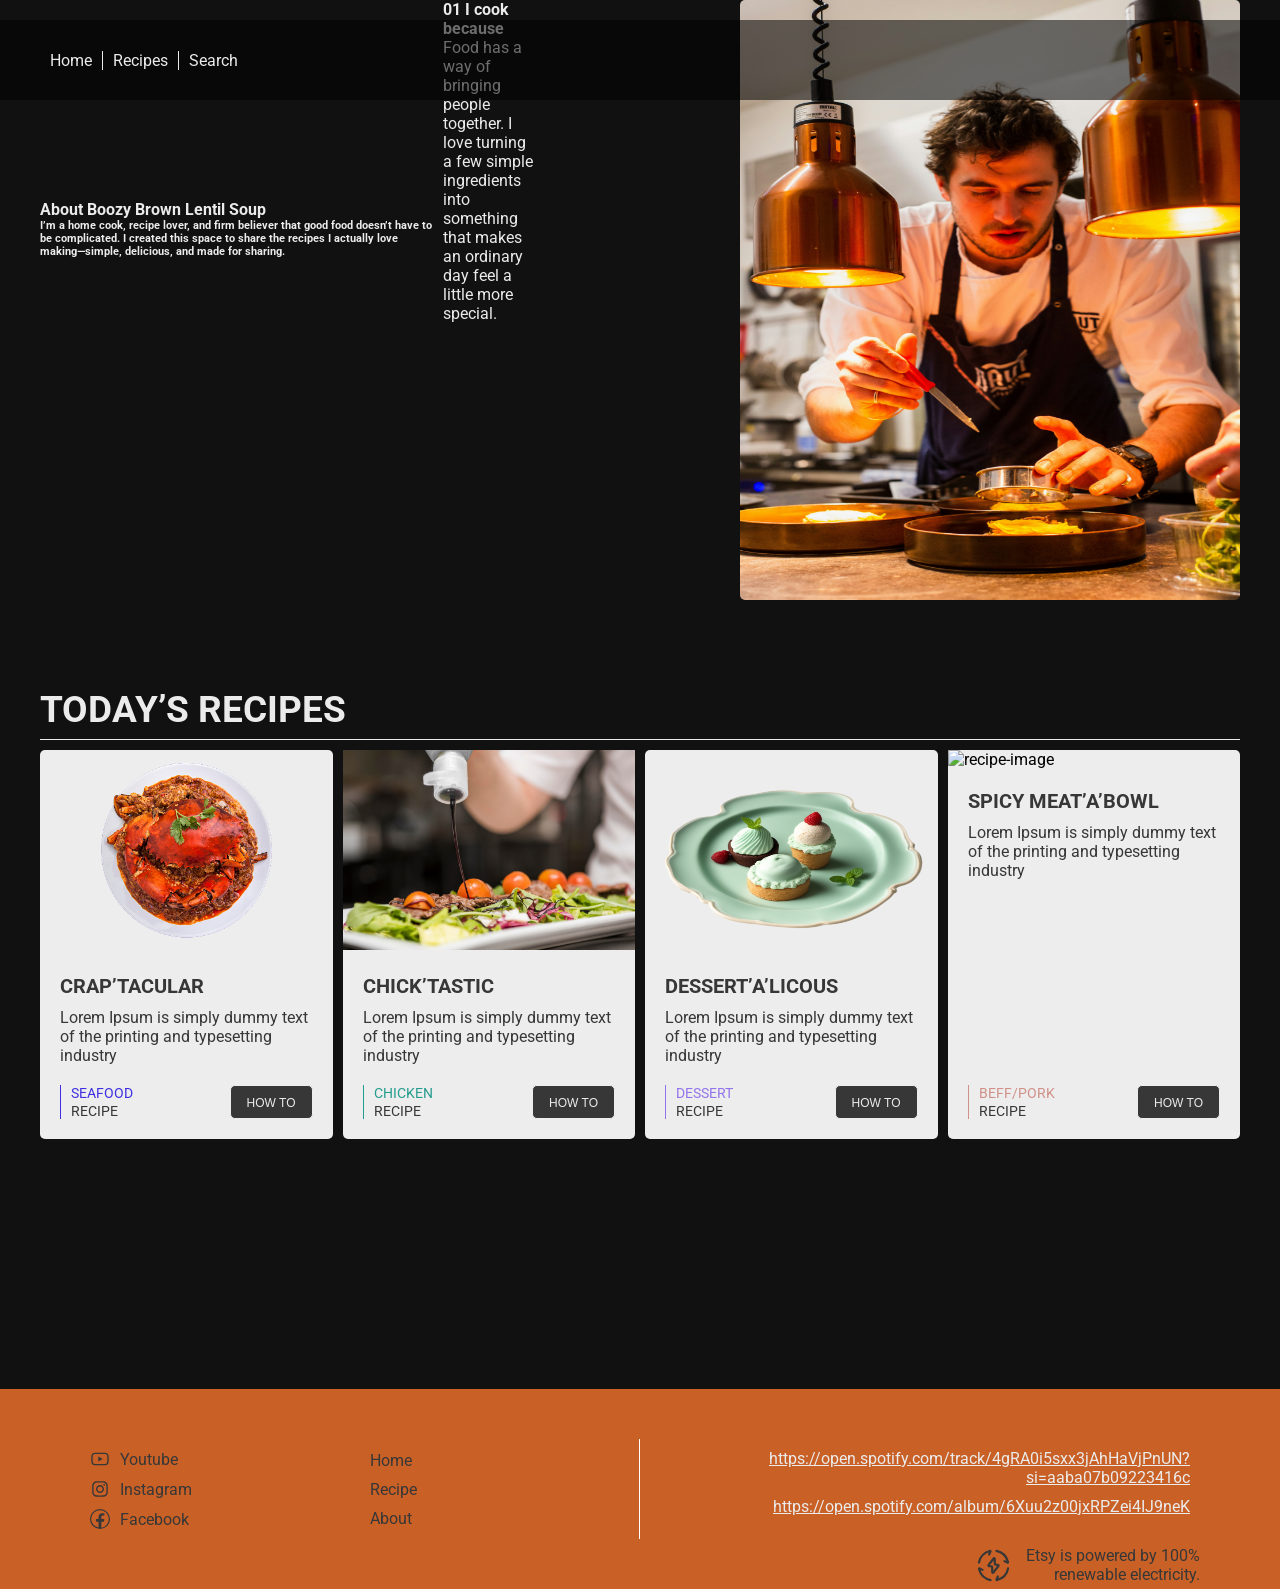
==== about.html @ 9adcf29f "Finished main pages, starting setting up about me page" ====
<!doctype html>
<html lang="en">

<head>
    <meta charset="UTF-8" />
    <meta name="viewport" content="width=device-width, initial-scale=1.0" />
    <title>Boozy Brown Lentil Soup</title>
    <link rel="stylesheet" href="./css/about.css" />
</head>

<body>
    <div class="container">
        <!-- Navigation -->
        <nav class="navigation">
            <div class="menu-container">
                <ul>
                    <li><a href="index.html">Home</a></li>
                    <li><a href="recipes.html">Recipes</a></li>
                    <li><a href="search.html">Search</a></li>
                </ul>
            </div>
        </nav>

        <!-- Hero -->
        <section class="hero">
            <div class="hero-container">
                <div class="hero-text">
                    <h4>About Boozy Brown Lentil Soup</h4>
                    <h6>I’m a home cook, recipe lover, and firm believer that good food doesn’t have to be complicated.
                        I created this space to share the recipes I actually love making—simple, delicious, and made for
                        sharing.</h6>
                </div>

                <div class="inspiration-text">
                    <h4>01 I cook because</h4>
                    <p>Food has a way of bringing people together. I love turning a few simple ingredients into
                        something that makes an ordinary day feel a little more special.</p>
                </div>

                <div class="hero-image">
                    <img src="./images/about-me-1.jpg" alt="person cooking">
                </div>
            </div>
        </section>

        <!-- Todays recipe section -->
        <section class="todays-recipes">
            <div class="todays-recipes-headline">Today’s Recipes</div>
            <div class="todays-recipes-content">

                <!-- Seafood -->
                <div class="todays-recipes-content-block">
                    <div class="todays-recipes-content-block-image">
                        <img src="./images/craptacular.png" alt="recipe-image" />
                    </div>
                    <div class="todays-recipes-content-block-text">
                        <div class="todays-recipes-content-block-text-top">
                            <h5>Crap’tacular</h5>
                            <p>Lorem Ipsum is simply dummy text of the printing and typesetting industry</p>
                        </div>
                        <div class="todays-recipes-content-block-text-bottom">
                            <div data-category="seafood" class="todays-recipes-content-bottom-area">
                                <div class="todays-recipes-content-bottom-area-left">
                                    <p data-category="seafood" id="category-color">Seafood</p>
                                    <p>Recipe</p>
                                </div>
                                <div class="todays-recipes-content-bottom-area-right">
                                    <div class="todays-recipes-content-bottom-area-right-button">
                                        <button>
                                            <a href="#">How to</a>
                                        </button>
                                    </div>
                                </div>
                            </div>
                        </div>
                    </div>
                </div>

                <!-- Chicken -->
                <div class="todays-recipes-content-block">
                    <div class="todays-recipes-content-block-image">
                        <img src="./images/chicktastic.jpg" alt="recipe-image" />
                    </div>
                    <div class="todays-recipes-content-block-text">
                        <div class="todays-recipes-content-block-text-top">
                            <h5>Chick’tastic</h5>
                            <p>Lorem Ipsum is simply dummy text of the printing and typesetting industry</p>
                        </div>
                        <div class="todays-recipes-content-block-text-bottom">
                            <div data-category="chicken" class="todays-recipes-content-bottom-area">
                                <div class="todays-recipes-content-bottom-area-left">
                                    <p data-category="chicken" id="category-color">Chicken</p>
                                    <p>Recipe</p>
                                </div>
                                <div class="todays-recipes-content-bottom-area-right">
                                    <div class="todays-recipes-content-bottom-area-right-button">
                                        <button>
                                            <a href="#">How to</a>
                                        </button>
                                    </div>
                                </div>
                            </div>
                        </div>
                    </div>
                </div>

                <!-- Dessert -->
                <div class="todays-recipes-content-block">
                    <div class="todays-recipes-content-block-image">
                        <img src="./images/dessert.png" alt="recipe-image" />
                    </div>
                    <div class="todays-recipes-content-block-text">
                        <div class="todays-recipes-content-block-text-top">
                            <h5>Dessert’a’licous </h5>
                            <p>Lorem Ipsum is simply dummy text of the printing and typesetting industry</p>
                        </div>
                        <div class="todays-recipes-content-block-text-bottom">
                            <div data-category="dessert" class="todays-recipes-content-bottom-area">
                                <div class="todays-recipes-content-bottom-area-left">
                                    <p data-category="dessert" id="category-color">Dessert</p>
                                    <p>Recipe</p>
                                </div>
                                <div class="todays-recipes-content-bottom-area-right">
                                    <div class="todays-recipes-content-bottom-area-right-button">
                                        <button>
                                            <a href="#">How to</a>
                                        </button>
                                    </div>
                                </div>
                            </div>
                        </div>
                    </div>
                </div>

                <!-- Meats -->
                <div class="todays-recipes-content-block">
                    <div class="todays-recipes-content-block-image">
                        <img src="./images/spicy-meatbowl.png" alt="recipe-image" />
                    </div>
                    <div class="todays-recipes-content-block-text">
                        <div class="todays-recipes-content-block-text-top">
                            <h5>Spicy meat’a’bowl</h5>
                            <p>Lorem Ipsum is simply dummy text of the printing and typesetting industry</p>
                        </div>
                        <div class="todays-recipes-content-block-text-bottom">
                            <div data-category="beef/pork" class="todays-recipes-content-bottom-area">
                                <div class="todays-recipes-content-bottom-area-left">
                                    <p data-category="beef/pork" id="category-color">Beff/Pork</p>
                                    <p>Recipe</p>
                                </div>
                                <div class="todays-recipes-content-bottom-area-right">
                                    <div class="todays-recipes-content-bottom-area-right-button">
                                        <button>
                                            <a href="#">How to</a>
                                        </button>
                                    </div>
                                </div>
                            </div>
                        </div>
                    </div>
                </div>
            </div>
        </section>

        <!-- Footer -->
        <footer class="footer">
            <div class="footer-content">

                <div class="footer-content-left">
                    <div class="socials">
                        <div class="media-type">

                            <!-- Youtube -->
                            <div class="media-type-icon">
                                <svg xmlns="http://www.w3.org/2000/svg" width="1em" height="1em"
                                    viewBox="0 0 1024 1024">
                                    <path d="M0 0h1024v1024H0z" fill="none" />
                                    <path fill="currentColor"
                                        d="M960 509.2c0-2.2 0-4.7-.1-7.6c-.1-8.1-.3-17.2-.5-26.9c-.8-27.9-2.2-55.7-4.4-81.9c-3-36.1-7.4-66.2-13.4-88.8a139.52 139.52 0 0 0-98.3-98.5c-28.3-7.6-83.7-12.3-161.7-15.2c-37.1-1.4-76.8-2.3-116.5-2.8c-13.9-.2-26.8-.3-38.4-.4h-29.4c-11.6.1-24.5.2-38.4.4c-39.7.5-79.4 1.4-116.5 2.8c-78 3-133.5 7.7-161.7 15.2A139.35 139.35 0 0 0 82.4 304C76.3 326.6 72 356.7 69 392.8c-2.2 26.2-3.6 54-4.4 81.9c-.3 9.7-.4 18.8-.5 26.9c0 2.9-.1 5.4-.1 7.6v5.6c0 2.2 0 4.7.1 7.6c.1 8.1.3 17.2.5 26.9c.8 27.9 2.2 55.7 4.4 81.9c3 36.1 7.4 66.2 13.4 88.8c12.8 47.9 50.4 85.7 98.3 98.5c28.2 7.6 83.7 12.3 161.7 15.2c37.1 1.4 76.8 2.3 116.5 2.8c13.9.2 26.8.3 38.4.4h29.4c11.6-.1 24.5-.2 38.4-.4c39.7-.5 79.4-1.4 116.5-2.8c78-3 133.5-7.7 161.7-15.2c47.9-12.8 85.5-50.5 98.3-98.5c6.1-22.6 10.4-52.7 13.4-88.8c2.2-26.2 3.6-54 4.4-81.9c.3-9.7.4-18.8.5-26.9c0-2.9.1-5.4.1-7.6zm-72 5.2c0 2.1 0 4.4-.1 7.1c-.1 7.8-.3 16.4-.5 25.7c-.7 26.6-2.1 53.2-4.2 77.9c-2.7 32.2-6.5 58.6-11.2 76.3c-6.2 23.1-24.4 41.4-47.4 47.5c-21 5.6-73.9 10.1-145.8 12.8c-36.4 1.4-75.6 2.3-114.7 2.8c-13.7.2-26.4.3-37.8.3h-28.6l-37.8-.3c-39.1-.5-78.2-1.4-114.7-2.8c-71.9-2.8-124.9-7.2-145.8-12.8c-23-6.2-41.2-24.4-47.4-47.5c-4.7-17.7-8.5-44.1-11.2-76.3c-2.1-24.7-3.4-51.3-4.2-77.9c-.3-9.3-.4-18-.5-25.7c0-2.7-.1-5.1-.1-7.1v-4.8c0-2.1 0-4.4.1-7.1c.1-7.8.3-16.4.5-25.7c.7-26.6 2.1-53.2 4.2-77.9c2.7-32.2 6.5-58.6 11.2-76.3c6.2-23.1 24.4-41.4 47.4-47.5c21-5.6 73.9-10.1 145.8-12.8c36.4-1.4 75.6-2.3 114.7-2.8c13.7-.2 26.4-.3 37.8-.3h28.6l37.8.3c39.1.5 78.2 1.4 114.7 2.8c71.9 2.8 124.9 7.2 145.8 12.8c23 6.2 41.2 24.4 47.4 47.5c4.7 17.7 8.5 44.1 11.2 76.3c2.1 24.7 3.4 51.3 4.2 77.9c.3 9.3.4 18 .5 25.7c0 2.7.1 5.1.1 7.1zM423 646l232-135l-232-133z" />
                                </svg>
                            </div>
                            <a href="">Youtube</a>
                        </div>

                        <!-- Instagram -->
                        <div class="media-type">
                            <div class="media-type-icon">
                                <svg xmlns="http://www.w3.org/2000/svg" width="1em" height="1em"
                                    viewBox="0 0 1024 1024">
                                    <path d="M0 0h1024v1024H0z" fill="none" />
                                    <path fill="currentColor"
                                        d="M512 306.9c-113.5 0-205.1 91.6-205.1 205.1S398.5 717.1 512 717.1S717.1 625.5 717.1 512S625.5 306.9 512 306.9m0 338.4c-73.4 0-133.3-59.9-133.3-133.3S438.6 378.7 512 378.7S645.3 438.6 645.3 512S585.4 645.3 512 645.3m213.5-394.6c-26.5 0-47.9 21.4-47.9 47.9s21.4 47.9 47.9 47.9s47.9-21.3 47.9-47.9a47.84 47.84 0 0 0-47.9-47.9M911.8 512c0-55.2.5-109.9-2.6-165c-3.1-64-17.7-120.8-64.5-167.6c-46.9-46.9-103.6-61.4-167.6-64.5c-55.2-3.1-109.9-2.6-165-2.6c-55.2 0-109.9-.5-165 2.6c-64 3.1-120.8 17.7-167.6 64.5C132.6 226.3 118.1 283 115 347c-3.1 55.2-2.6 109.9-2.6 165s-.5 109.9 2.6 165c3.1 64 17.7 120.8 64.5 167.6c46.9 46.9 103.6 61.4 167.6 64.5c55.2 3.1 109.9 2.6 165 2.6c55.2 0 109.9.5 165-2.6c64-3.1 120.8-17.7 167.6-64.5c46.9-46.9 61.4-103.6 64.5-167.6c3.2-55.1 2.6-109.8 2.6-165m-88 235.8c-7.3 18.2-16.1 31.8-30.2 45.8c-14.1 14.1-27.6 22.9-45.8 30.2C695.2 844.7 570.3 840 512 840s-183.3 4.7-235.9-16.1c-18.2-7.3-31.8-16.1-45.8-30.2c-14.1-14.1-22.9-27.6-30.2-45.8C179.3 695.2 184 570.3 184 512s-4.7-183.3 16.1-235.9c7.3-18.2 16.1-31.8 30.2-45.8s27.6-22.9 45.8-30.2C328.7 179.3 453.7 184 512 184s183.3-4.7 235.9 16.1c18.2 7.3 31.8 16.1 45.8 30.2c14.1 14.1 22.9 27.6 30.2 45.8C844.7 328.7 840 453.7 840 512s4.7 183.2-16.2 235.8" />
                                </svg>
                            </div>
                            <a href="">Instagram</a>
                        </div>

                        <!-- Facebook -->
                        <div class="media-type">
                            <div class="media-type-icon">
                                <svg xmlns="http://www.w3.org/2000/svg" width="1em" height="1em" viewBox="0 0 16 16">
                                    <path d="M0 0h16v16H0z" fill="none" />
                                    <path fill="currentColor"
                                        d="M8 0a8 8 0 1 1 0 16A8 8 0 0 1 8 0m0 1a7 7 0 0 0-1.196 13.898v-4.726H4.825V8.06h1.98V6.652c0-2.328 1.128-3.35 3.054-3.35c.922 0 1.41.068 1.64.1v1.844h-1.313c-.818 0-1.103.78-1.103 1.657V8.06h2.396l-.326 2.113h-2.07v4.745A7.002 7.002 0 0 0 8 1" />
                                </svg>
                            </div>
                            <a href="">Facebook</a>
                        </div>

                    </div>
                    <div class="menu-links">
                        <ul>
                            <li><a href="./index.html">Home</a></li>
                            <li><a href="./recipes.html">Recipe</a></li>
                            <li><a href="about.html">About</a></li>
                        </ul>
                    </div>
                </div>

                <div class="footer-content-right">
                    <div class="spotify-links">
                        <li>
                            <a
                                href="https://open.spotify.com/track/4gRA0i5sxx3jAhHaVjPnUN?si=aaba07b09223416c">https://open.spotify.com/track/4gRA0i5sxx3jAhHaVjPnUN?si=aaba07b09223416c</a>
                        </li>
                        <li>
                            <a
                                href="https://open.spotify.com/album/6Xuu2z00jxRPZei4IJ9neK">https://open.spotify.com/album/6Xuu2z00jxRPZei4IJ9neK</a>
                        </li>
                    </div>
                    <div class="etsy">
                        <div class="etsy-icon">
                            <svg xmlns="http://www.w3.org/2000/svg" width="1em" height="1em" viewBox="0 0 24 24">
                                <path d="M0 0h24v24H0z" fill="none" />
                                <g fill="none" stroke="currentColor" stroke-linecap="round" stroke-width="1.5">
                                    <path
                                        d="M2 10c.78-3.816 3.67-6.87 7.406-7.91c.314-.087.47-.131.555-.038c.085.094.022.248-.102.558L9 4.5M14 2c3.816.78 6.87 3.67 7.91 7.406c.087.314.131.47.038.555c-.094.085-.248.022-.558-.102L19.5 9m2.5 5c-.78 3.816-3.67 6.87-7.406 7.91c-.314.087-.47.131-.555.038c-.085-.094-.022-.248.102-.558L15 19.5M10 22c-3.816-.78-6.87-3.67-7.91-7.406c-.087-.314-.131-.47-.038-.555c.094-.085.248-.022.558.102L4.5 15" />
                                    <path stroke-linejoin="round"
                                        d="m8.613 11.665l3.499-4.492c.274-.351.787-.132.787.336v3.476c0 .28.2.508.449.508h1.702c.386 0 .592.514.337.842l-3.499 4.492c-.274.351-.787.132-.787-.336v-3.476c0-.28-.2-.508-.449-.508H8.95c-.386 0-.593-.514-.337-.842" />
                                </g>
                            </svg>
                        </div>
                        <p>Etsy is powered by 100%<br>
                            renewable electricity.</p>
                    </div>
                </div>
            </div>
        </footer>
    </div>
</body>

</html>
---- css/about.css ----
/* Roboto Font */
@import url('https://fonts.googleapis.com/css2?family=Inter:ital,opsz,wght@0,14..32,100..900;1,14..32,100..900&family=Roboto:ital,wght@0,100..900;1,100..900&display=swap');

:root {
    /* Dimensions */
    --width-full: 100%;
    --width-12col: 1200px;

    /* Grid settings */
    --grid-gap: 10px;
    --padding-default: 20px;


    /* Colors */
    --bg-color-nav: #00000088;
    --bg-color-light: #ededed;
    --bg-color-dark: #111;
    --primary-color: #C96126;
    --color-white: #fff;
    --color-dark: #373737;
    --color-light: #ebebeb;

    /* Color swatch categories */
    --category-seafood: #3e30e2;
    --category-chicken: #249c8e;
    --category-meats: #d09189;
    --category-veg: #298f3f;
    --category-misc: #9a951e;
    --category-pasta: #bf5b23;
    --category-desserts: #9374eb;
}

/* data-category attributes */

/* seafood */
div[data-category="seafood"] {
    border-left: 1px solid var(--category-seafood);
}

p[data-category="seafood"] {
    color: var(--category-seafood);
}

span[data-category="seafood"] {
    color: var(--category-seafood);
}

/* chicken */
div[data-category="chicken"] {
    border-left: 1px solid var(--category-chicken);
}

p[data-category="chicken"] {
    color: var(--category-chicken);
}

span[data-category="chicken"] {
    color: var(--category-chicken);
}

/* meats */
div[data-category="beef/pork"] {
    border-left: 1px solid var(--category-meats);
}

p[data-category="beef/pork"] {
    color: var(--category-meats);
}

span[data-category="beef/pork"] {
    color: var(--category-meats);
}

/* veg */
div[data-category="vegetarian"] {
    border-left: 1px solid var(--category-veg);
}

p[data-category="vegetarian"] {
    color: var(--category-veg);
}

span[data-category="vegetarian"] {
    color: var(--category-veg);
}

/* snacks */
div[data-category="snack"] {
    border-left: 1px solid var(--category-misc);
}

p[data-category="snack"] {
    color: var(--category-misc);
}

span[data-category="snack"] {
    color: var(--category-misc);
}

/* pasta */
div[data-category="pasta"] {
    border-left: 1px solid var(--category-pasta);
}

p[data-category="pasta"] {
    color: var(--category-pasta);
}

span[data-category="pasta"] {
    color: var(--category-pasta);
}

/* Dessert */
div[data-category="dessert"] {
    border-left: 1px solid var(--category-desserts);
}

p[data-category="dessert"] {
    color: var(--category-desserts);
}

span[data-category="dessert"] {
    color: var(--category-desserts);
}


* {
    margin: 0;
    padding: 0;
    box-sizing: border-box;
}

body {
    background-color: var(--bg-color-dark);
    width: var(--width-full);
    font-family: "Roboto", sans-serif;
    height: 100%;
    position: relative;
}

.container {
    display: grid;
    width: var(--width-full);
    grid-template-rows: auto;
    gap: var(--grid-gap);
}

.navigation,
.hero,
.image-section,
.footer {
    width: var(--width-full);
}

.todays-recipes,
.categories,
.content-area {
    width: var(--width-12col);
    margin: 0 auto;
}

.navigation {
    display: flex;
    width: var(--width-full);
    height: 80px;
    background-color: var(--bg-color-nav);
    padding: 20px;
    justify-content: center;
    align-items: center;
    position: absolute;
    top: 20px;
    left: 0px;
    z-index: 10;
}

/* For floaty later JS */
.navigation.fixed {
    position: fixed;
    top: 0;
    width: 100%;
    z-index: 1000;
}

.menu-container {
    width: var(--width-12col);
}

.menu-container ul {
    display: flex;
}

.menu-container ul li {
    list-style-type: none;
}

.menu-container a {
    padding: 0 10px;
    text-decoration: none;
    color: var(--color-light);
    border-right: 1px solid var(--color-light);
}

.menu-container a:hover {
    color: var(--primary-color);
}

.menu-container li:last-child a {
    border-right: none;
}

/* Hero Section */
.hero {
    display: flex;
    width: var(--width-full);
    justify-content: center;
    color: var(--color-light);
    position: relative;
    top: 0;
    min-height: 600px;
    height: auto;
    margin: 0;
}

.hero-container {
    width: var(--width-12col);
    height: 100%;
    display: grid;
    grid-template-columns: repeat(12, 1fr);
    grid-template-rows: auto auto auto;
    gap: var(--grid-gap);
    position: relative;
}

.hero-text {
    grid-column: 1 / span 4;
    grid-row: 1;
    margin-top: 200px;
}


.hero-image img {
    grid: 7 / span 6;
    width: 500px;
    height: 600px;
    position: absolute;
    right: 0;
    top: 0;
    bottom: 0;
    margin: auto;
    border-radius: 5px;
    background-size: cover;
    background-position: center;
}

/* Todays Recipes Section */
.todays-recipes {
    height: fit-content;
    width: var(--width-12col);
    display: grid;
    grid-template-rows: 130px auto;
    grid-template-columns: 1fr;
    gap: var(--grid-gap);
}

.todays-recipes-content-block-image img {
    height: 200px;
    width: 100%;
    background-size: cover;
    background-position: center;
}

.todays-recipes-headline {
    height: 60px;
    color: var(--color-light);
    border-bottom: 1px solid var(--color-light);
    display: flex;
    justify-content: flex-start;
    align-items: center;
    font-size: 37px;
    text-transform: uppercase;
    font-weight: 700;
    margin-top: 70px;
    margin-bottom: 30px;
}

.todays-recipes-content {
    display: grid;
    grid-template-columns: repeat(4, 1fr);
    gap: var(--grid-gap);
    height: fit-content;
    width: var(--width-12col);
}

.todays-recipes-content-block {
    background-color: var(--bg-color-light);
    border-radius: 5px;
    display: flex;
    flex-direction: column;
    position: relative;
}

.todays-recipes-content-block-text {
    padding: 20px;
    color: var(--color-dark);
    display: flex;
    flex-direction: column;
    justify-content: space-between;
    flex: 1;
}

.todays-recipes-content-block-text-top h5 {
    font-weight: 700;
    font-size: 20px;
    margin-bottom: 10px;
    text-transform: uppercase;
}

.todays-recipes-content-block-text p {
    font-size: 16px;
}

.todays-recipes-content-bottom-area {
    display: flex;
    justify-content: space-between;
    margin: 20px 0 0 0;
}

.todays-recipes-content-bottom-area-left {
    display: flex;
    justify-content: space-between;
    padding: 0 0 0 10px;
    flex-direction: column;
}

.todays-recipes-content-bottom-area-left p {
    font-size: 14px;
    font-weight: 400;
    text-transform: uppercase;
}


.todays-recipes-content-bottom-area-right button {
    background-color: var(--color-dark);
    border: 1px solid var(--bg-color-light);
    border-radius: 5px;
    color: var(--color-light);
    padding: 8px 16px;
    font-size: 14px;
    font-weight: 400;
    cursor: pointer;
}

.todays-recipes-content-bottom-area-right button a {
    color: var(--color-light);
    text-decoration: none;
    list-style-type: none;
    text-transform: uppercase;
    font-size: 12px;
    transition: 0.3s;
}

.todays-recipes-content-bottom-area-right button a:hover {
    color: var(--primary-color);
}


/* Footer */

.footer {
    width: var(--width-full);
    height: 200px;
    background-color: var(--primary-color);
    color: var(--color-dark );
    padding: 50px 80px;
    margin-top: 240px;
}

.footer-content {
    display: flex;
}

.footer-content-left {
    width: 50%;
    height: 100%;
    display: flex;
    align-items: center;
    border-right: 1px solid var(--color-white);
}

.socials {
    width: 50%;
}

.media-type {
    display: flex;
    align-items: center;
    margin: 10px;
    gap: 10px;
    font-size: 16px;
}

.media-type a {
    color: var(--color-dark);
    text-decoration: none;
    transition: 0.3s;
}

.media-type a:hover {
    color: var(--color-light);
    text-decoration: underline;
}

.media-type-icon svg {
    font-size: 20px;
    display: flex;
    align-items: center;
}

.menu-links {
    width: 50%;
}

.footer-content-left ul li {
    list-style: none;
    margin: 10px;
    font-size: 16px;
}

.footer-content-left ul li a {
    text-decoration: none;
    color: var(--color-dark);
    transition: 0.3s;
}

.footer-content-left ul li a:hover {
    text-decoration: underline;
    color: var(--color-light);
}

.footer-content-right {
    display: flex;
    width: 50%;
    flex-direction: column;
    align-items: flex-end;
    text-align: right;
}

.spotify-links li {
    list-style: none;
    margin: 10px;
}

.spotify-links li a {
    color: var(--color-light);
    transition: 0.3s;
}

.spotify-links li a:hover {
    color: var(--color-dark);
}

.etsy {
    display: flex;
    margin-top: 20px;
}

.etsy-icon {
    display: flex;
    align-self: center;
    font-size: 35px;
    margin-right: 15px;
}
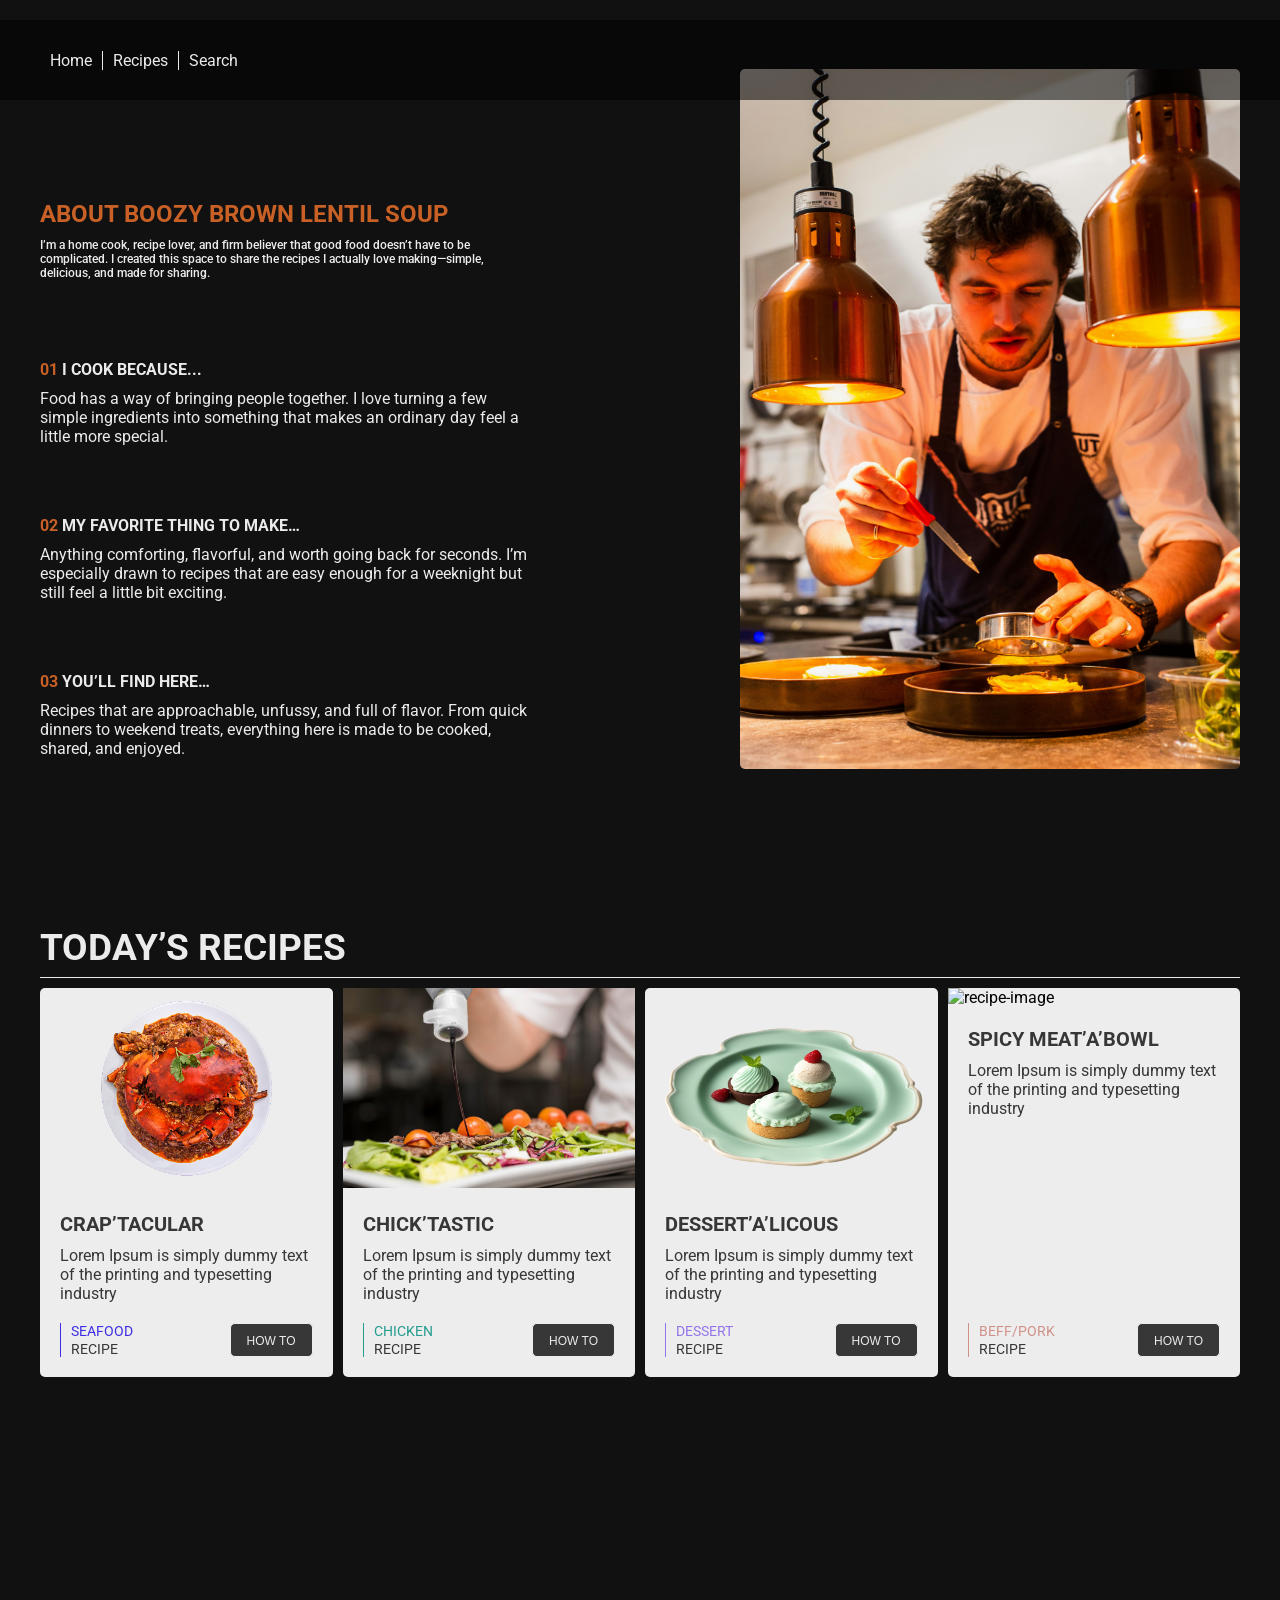
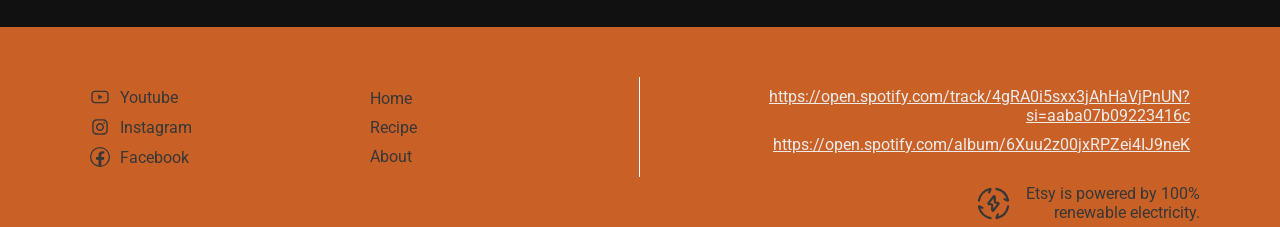
==== commit 12986544: "PC Sync" ====
--- a/about.html
+++ b/about.html
@@ -1,252 +1,346 @@
 <!doctype html>
 <html lang="en">
-
-<head>
+  <head>
     <meta charset="UTF-8" />
     <meta name="viewport" content="width=device-width, initial-scale=1.0" />
     <title>Boozy Brown Lentil Soup</title>
     <link rel="stylesheet" href="./css/about.css" />
-</head>
-
-<body>
+  </head>
+
+  <body>
     <div class="container">
-        <!-- Navigation -->
-        <nav class="navigation">
-            <div class="menu-container">
-                <ul>
-                    <li><a href="index.html">Home</a></li>
-                    <li><a href="recipes.html">Recipes</a></li>
-                    <li><a href="search.html">Search</a></li>
-                </ul>
-            </div>
-        </nav>
-
-        <!-- Hero -->
-        <section class="hero">
-            <div class="hero-container">
-                <div class="hero-text">
-                    <h4>About Boozy Brown Lentil Soup</h4>
-                    <h6>I’m a home cook, recipe lover, and firm believer that good food doesn’t have to be complicated.
-                        I created this space to share the recipes I actually love making—simple, delicious, and made for
-                        sharing.</h6>
-                </div>
-
-                <div class="inspiration-text">
-                    <h4>01 I cook because</h4>
-                    <p>Food has a way of bringing people together. I love turning a few simple ingredients into
-                        something that makes an ordinary day feel a little more special.</p>
-                </div>
-
-                <div class="hero-image">
-                    <img src="./images/about-me-1.jpg" alt="person cooking">
-                </div>
-            </div>
-        </section>
-
-        <!-- Todays recipe section -->
-        <section class="todays-recipes">
-            <div class="todays-recipes-headline">Today’s Recipes</div>
-            <div class="todays-recipes-content">
-
-                <!-- Seafood -->
-                <div class="todays-recipes-content-block">
-                    <div class="todays-recipes-content-block-image">
-                        <img src="./images/craptacular.png" alt="recipe-image" />
+      <!-- Navigation -->
+      <nav class="navigation">
+        <div class="menu-container">
+          <ul>
+            <li><a href="index.html">Home</a></li>
+            <li><a href="recipes.html">Recipes</a></li>
+            <li><a href="search.html">Search</a></li>
+          </ul>
+        </div>
+      </nav>
+
+      <!-- Hero -->
+      <section class="hero">
+        <div class="hero-container">
+          <div class="hero-text">
+            <h2>About Boozy Brown Lentil Soup</h2>
+            <h6>
+              I’m a home cook, recipe lover, and firm believer that good food
+              doesn’t have to be complicated. I created this space to share the
+              recipes I actually love making—simple, delicious, and made for
+              sharing.
+            </h6>
+          </div>
+
+          <div class="inspiration-text">
+            <!-- 01 -->
+            <div class="inspiration-text-block">
+              <h4><span>01</span> I cook because...</h4>
+              <p>
+                Food has a way of bringing people together. I love turning a few
+                simple ingredients into something that makes an ordinary day
+                feel a little more special.
+              </p>
+            </div>
+
+            <!-- 02 -->
+            <div class="inspiration-text-block">
+              <h4><span>02</span> My favorite thing to make…</h4>
+              <p>
+                Anything comforting, flavorful, and worth going back for
+                seconds. I’m especially drawn to recipes that are easy enough
+                for a weeknight but still feel a little bit exciting.
+              </p>
+            </div>
+
+            <!-- 03 -->
+            <div class="inspiration-text-block">
+              <h4><span>03</span> You’ll find here…</h4>
+              <p>
+                Recipes that are approachable, unfussy, and full of flavor. From
+                quick dinners to weekend treats, everything here is made to be
+                cooked, shared, and enjoyed.
+              </p>
+            </div>
+          </div>
+
+          <div class="hero-image">
+            <img src="./images/about-me-1.jpg" alt="person cooking" />
+          </div>
+        </div>
+      </section>
+
+      <!-- Todays recipe section -->
+      <section class="todays-recipes">
+        <div class="todays-recipes-headline">Today’s Recipes</div>
+        <div class="todays-recipes-content">
+          <!-- Seafood -->
+          <div class="todays-recipes-content-block">
+            <div class="todays-recipes-content-block-image">
+              <img src="./images/craptacular.png" alt="recipe-image" />
+            </div>
+            <div class="todays-recipes-content-block-text">
+              <div class="todays-recipes-content-block-text-top">
+                <h5>Crap’tacular</h5>
+                <p>
+                  Lorem Ipsum is simply dummy text of the printing and
+                  typesetting industry
+                </p>
+              </div>
+              <div class="todays-recipes-content-block-text-bottom">
+                <div
+                  data-category="seafood"
+                  class="todays-recipes-content-bottom-area"
+                >
+                  <div class="todays-recipes-content-bottom-area-left">
+                    <p data-category="seafood" id="category-color">Seafood</p>
+                    <p>Recipe</p>
+                  </div>
+                  <div class="todays-recipes-content-bottom-area-right">
+                    <div
+                      class="todays-recipes-content-bottom-area-right-button"
+                    >
+                      <button>
+                        <a href="#">How to</a>
+                      </button>
                     </div>
-                    <div class="todays-recipes-content-block-text">
-                        <div class="todays-recipes-content-block-text-top">
-                            <h5>Crap’tacular</h5>
-                            <p>Lorem Ipsum is simply dummy text of the printing and typesetting industry</p>
-                        </div>
-                        <div class="todays-recipes-content-block-text-bottom">
-                            <div data-category="seafood" class="todays-recipes-content-bottom-area">
-                                <div class="todays-recipes-content-bottom-area-left">
-                                    <p data-category="seafood" id="category-color">Seafood</p>
-                                    <p>Recipe</p>
-                                </div>
-                                <div class="todays-recipes-content-bottom-area-right">
-                                    <div class="todays-recipes-content-bottom-area-right-button">
-                                        <button>
-                                            <a href="#">How to</a>
-                                        </button>
-                                    </div>
-                                </div>
-                            </div>
-                        </div>
+                  </div>
+                </div>
+              </div>
+            </div>
+          </div>
+
+          <!-- Chicken -->
+          <div class="todays-recipes-content-block">
+            <div class="todays-recipes-content-block-image">
+              <img src="./images/chicktastic.jpg" alt="recipe-image" />
+            </div>
+            <div class="todays-recipes-content-block-text">
+              <div class="todays-recipes-content-block-text-top">
+                <h5>Chick’tastic</h5>
+                <p>
+                  Lorem Ipsum is simply dummy text of the printing and
+                  typesetting industry
+                </p>
+              </div>
+              <div class="todays-recipes-content-block-text-bottom">
+                <div
+                  data-category="chicken"
+                  class="todays-recipes-content-bottom-area"
+                >
+                  <div class="todays-recipes-content-bottom-area-left">
+                    <p data-category="chicken" id="category-color">Chicken</p>
+                    <p>Recipe</p>
+                  </div>
+                  <div class="todays-recipes-content-bottom-area-right">
+                    <div
+                      class="todays-recipes-content-bottom-area-right-button"
+                    >
+                      <button>
+                        <a href="#">How to</a>
+                      </button>
                     </div>
-                </div>
-
-                <!-- Chicken -->
-                <div class="todays-recipes-content-block">
-                    <div class="todays-recipes-content-block-image">
-                        <img src="./images/chicktastic.jpg" alt="recipe-image" />
+                  </div>
+                </div>
+              </div>
+            </div>
+          </div>
+
+          <!-- Dessert -->
+          <div class="todays-recipes-content-block">
+            <div class="todays-recipes-content-block-image">
+              <img src="./images/dessert.png" alt="recipe-image" />
+            </div>
+            <div class="todays-recipes-content-block-text">
+              <div class="todays-recipes-content-block-text-top">
+                <h5>Dessert’a’licous</h5>
+                <p>
+                  Lorem Ipsum is simply dummy text of the printing and
+                  typesetting industry
+                </p>
+              </div>
+              <div class="todays-recipes-content-block-text-bottom">
+                <div
+                  data-category="dessert"
+                  class="todays-recipes-content-bottom-area"
+                >
+                  <div class="todays-recipes-content-bottom-area-left">
+                    <p data-category="dessert" id="category-color">Dessert</p>
+                    <p>Recipe</p>
+                  </div>
+                  <div class="todays-recipes-content-bottom-area-right">
+                    <div
+                      class="todays-recipes-content-bottom-area-right-button"
+                    >
+                      <button>
+                        <a href="#">How to</a>
+                      </button>
                     </div>
-                    <div class="todays-recipes-content-block-text">
-                        <div class="todays-recipes-content-block-text-top">
-                            <h5>Chick’tastic</h5>
-                            <p>Lorem Ipsum is simply dummy text of the printing and typesetting industry</p>
-                        </div>
-                        <div class="todays-recipes-content-block-text-bottom">
-                            <div data-category="chicken" class="todays-recipes-content-bottom-area">
-                                <div class="todays-recipes-content-bottom-area-left">
-                                    <p data-category="chicken" id="category-color">Chicken</p>
-                                    <p>Recipe</p>
-                                </div>
-                                <div class="todays-recipes-content-bottom-area-right">
-                                    <div class="todays-recipes-content-bottom-area-right-button">
-                                        <button>
-                                            <a href="#">How to</a>
-                                        </button>
-                                    </div>
-                                </div>
-                            </div>
-                        </div>
+                  </div>
+                </div>
+              </div>
+            </div>
+          </div>
+
+          <!-- Meats -->
+          <div class="todays-recipes-content-block">
+            <div class="todays-recipes-content-block-image">
+              <img src="./images/spicy-meatbowl.png" alt="recipe-image" />
+            </div>
+            <div class="todays-recipes-content-block-text">
+              <div class="todays-recipes-content-block-text-top">
+                <h5>Spicy meat’a’bowl</h5>
+                <p>
+                  Lorem Ipsum is simply dummy text of the printing and
+                  typesetting industry
+                </p>
+              </div>
+              <div class="todays-recipes-content-block-text-bottom">
+                <div
+                  data-category="beef/pork"
+                  class="todays-recipes-content-bottom-area"
+                >
+                  <div class="todays-recipes-content-bottom-area-left">
+                    <p data-category="beef/pork" id="category-color">
+                      Beff/Pork
+                    </p>
+                    <p>Recipe</p>
+                  </div>
+                  <div class="todays-recipes-content-bottom-area-right">
+                    <div
+                      class="todays-recipes-content-bottom-area-right-button"
+                    >
+                      <button>
+                        <a href="#">How to</a>
+                      </button>
                     </div>
-                </div>
-
-                <!-- Dessert -->
-                <div class="todays-recipes-content-block">
-                    <div class="todays-recipes-content-block-image">
-                        <img src="./images/dessert.png" alt="recipe-image" />
-                    </div>
-                    <div class="todays-recipes-content-block-text">
-                        <div class="todays-recipes-content-block-text-top">
-                            <h5>Dessert’a’licous </h5>
-                            <p>Lorem Ipsum is simply dummy text of the printing and typesetting industry</p>
-                        </div>
-                        <div class="todays-recipes-content-block-text-bottom">
-                            <div data-category="dessert" class="todays-recipes-content-bottom-area">
-                                <div class="todays-recipes-content-bottom-area-left">
-                                    <p data-category="dessert" id="category-color">Dessert</p>
-                                    <p>Recipe</p>
-                                </div>
-                                <div class="todays-recipes-content-bottom-area-right">
-                                    <div class="todays-recipes-content-bottom-area-right-button">
-                                        <button>
-                                            <a href="#">How to</a>
-                                        </button>
-                                    </div>
-                                </div>
-                            </div>
-                        </div>
-                    </div>
-                </div>
-
-                <!-- Meats -->
-                <div class="todays-recipes-content-block">
-                    <div class="todays-recipes-content-block-image">
-                        <img src="./images/spicy-meatbowl.png" alt="recipe-image" />
-                    </div>
-                    <div class="todays-recipes-content-block-text">
-                        <div class="todays-recipes-content-block-text-top">
-                            <h5>Spicy meat’a’bowl</h5>
-                            <p>Lorem Ipsum is simply dummy text of the printing and typesetting industry</p>
-                        </div>
-                        <div class="todays-recipes-content-block-text-bottom">
-                            <div data-category="beef/pork" class="todays-recipes-content-bottom-area">
-                                <div class="todays-recipes-content-bottom-area-left">
-                                    <p data-category="beef/pork" id="category-color">Beff/Pork</p>
-                                    <p>Recipe</p>
-                                </div>
-                                <div class="todays-recipes-content-bottom-area-right">
-                                    <div class="todays-recipes-content-bottom-area-right-button">
-                                        <button>
-                                            <a href="#">How to</a>
-                                        </button>
-                                    </div>
-                                </div>
-                            </div>
-                        </div>
-                    </div>
-                </div>
-            </div>
-        </section>
-
-        <!-- Footer -->
-        <footer class="footer">
-            <div class="footer-content">
-
-                <div class="footer-content-left">
-                    <div class="socials">
-                        <div class="media-type">
-
-                            <!-- Youtube -->
-                            <div class="media-type-icon">
-                                <svg xmlns="http://www.w3.org/2000/svg" width="1em" height="1em"
-                                    viewBox="0 0 1024 1024">
-                                    <path d="M0 0h1024v1024H0z" fill="none" />
-                                    <path fill="currentColor"
-                                        d="M960 509.2c0-2.2 0-4.7-.1-7.6c-.1-8.1-.3-17.2-.5-26.9c-.8-27.9-2.2-55.7-4.4-81.9c-3-36.1-7.4-66.2-13.4-88.8a139.52 139.52 0 0 0-98.3-98.5c-28.3-7.6-83.7-12.3-161.7-15.2c-37.1-1.4-76.8-2.3-116.5-2.8c-13.9-.2-26.8-.3-38.4-.4h-29.4c-11.6.1-24.5.2-38.4.4c-39.7.5-79.4 1.4-116.5 2.8c-78 3-133.5 7.7-161.7 15.2A139.35 139.35 0 0 0 82.4 304C76.3 326.6 72 356.7 69 392.8c-2.2 26.2-3.6 54-4.4 81.9c-.3 9.7-.4 18.8-.5 26.9c0 2.9-.1 5.4-.1 7.6v5.6c0 2.2 0 4.7.1 7.6c.1 8.1.3 17.2.5 26.9c.8 27.9 2.2 55.7 4.4 81.9c3 36.1 7.4 66.2 13.4 88.8c12.8 47.9 50.4 85.7 98.3 98.5c28.2 7.6 83.7 12.3 161.7 15.2c37.1 1.4 76.8 2.3 116.5 2.8c13.9.2 26.8.3 38.4.4h29.4c11.6-.1 24.5-.2 38.4-.4c39.7-.5 79.4-1.4 116.5-2.8c78-3 133.5-7.7 161.7-15.2c47.9-12.8 85.5-50.5 98.3-98.5c6.1-22.6 10.4-52.7 13.4-88.8c2.2-26.2 3.6-54 4.4-81.9c.3-9.7.4-18.8.5-26.9c0-2.9.1-5.4.1-7.6zm-72 5.2c0 2.1 0 4.4-.1 7.1c-.1 7.8-.3 16.4-.5 25.7c-.7 26.6-2.1 53.2-4.2 77.9c-2.7 32.2-6.5 58.6-11.2 76.3c-6.2 23.1-24.4 41.4-47.4 47.5c-21 5.6-73.9 10.1-145.8 12.8c-36.4 1.4-75.6 2.3-114.7 2.8c-13.7.2-26.4.3-37.8.3h-28.6l-37.8-.3c-39.1-.5-78.2-1.4-114.7-2.8c-71.9-2.8-124.9-7.2-145.8-12.8c-23-6.2-41.2-24.4-47.4-47.5c-4.7-17.7-8.5-44.1-11.2-76.3c-2.1-24.7-3.4-51.3-4.2-77.9c-.3-9.3-.4-18-.5-25.7c0-2.7-.1-5.1-.1-7.1v-4.8c0-2.1 0-4.4.1-7.1c.1-7.8.3-16.4.5-25.7c.7-26.6 2.1-53.2 4.2-77.9c2.7-32.2 6.5-58.6 11.2-76.3c6.2-23.1 24.4-41.4 47.4-47.5c21-5.6 73.9-10.1 145.8-12.8c36.4-1.4 75.6-2.3 114.7-2.8c13.7-.2 26.4-.3 37.8-.3h28.6l37.8.3c39.1.5 78.2 1.4 114.7 2.8c71.9 2.8 124.9 7.2 145.8 12.8c23 6.2 41.2 24.4 47.4 47.5c4.7 17.7 8.5 44.1 11.2 76.3c2.1 24.7 3.4 51.3 4.2 77.9c.3 9.3.4 18 .5 25.7c0 2.7.1 5.1.1 7.1zM423 646l232-135l-232-133z" />
-                                </svg>
-                            </div>
-                            <a href="">Youtube</a>
-                        </div>
-
-                        <!-- Instagram -->
-                        <div class="media-type">
-                            <div class="media-type-icon">
-                                <svg xmlns="http://www.w3.org/2000/svg" width="1em" height="1em"
-                                    viewBox="0 0 1024 1024">
-                                    <path d="M0 0h1024v1024H0z" fill="none" />
-                                    <path fill="currentColor"
-                                        d="M512 306.9c-113.5 0-205.1 91.6-205.1 205.1S398.5 717.1 512 717.1S717.1 625.5 717.1 512S625.5 306.9 512 306.9m0 338.4c-73.4 0-133.3-59.9-133.3-133.3S438.6 378.7 512 378.7S645.3 438.6 645.3 512S585.4 645.3 512 645.3m213.5-394.6c-26.5 0-47.9 21.4-47.9 47.9s21.4 47.9 47.9 47.9s47.9-21.3 47.9-47.9a47.84 47.84 0 0 0-47.9-47.9M911.8 512c0-55.2.5-109.9-2.6-165c-3.1-64-17.7-120.8-64.5-167.6c-46.9-46.9-103.6-61.4-167.6-64.5c-55.2-3.1-109.9-2.6-165-2.6c-55.2 0-109.9-.5-165 2.6c-64 3.1-120.8 17.7-167.6 64.5C132.6 226.3 118.1 283 115 347c-3.1 55.2-2.6 109.9-2.6 165s-.5 109.9 2.6 165c3.1 64 17.7 120.8 64.5 167.6c46.9 46.9 103.6 61.4 167.6 64.5c55.2 3.1 109.9 2.6 165 2.6c55.2 0 109.9.5 165-2.6c64-3.1 120.8-17.7 167.6-64.5c46.9-46.9 61.4-103.6 64.5-167.6c3.2-55.1 2.6-109.8 2.6-165m-88 235.8c-7.3 18.2-16.1 31.8-30.2 45.8c-14.1 14.1-27.6 22.9-45.8 30.2C695.2 844.7 570.3 840 512 840s-183.3 4.7-235.9-16.1c-18.2-7.3-31.8-16.1-45.8-30.2c-14.1-14.1-22.9-27.6-30.2-45.8C179.3 695.2 184 570.3 184 512s-4.7-183.3 16.1-235.9c7.3-18.2 16.1-31.8 30.2-45.8s27.6-22.9 45.8-30.2C328.7 179.3 453.7 184 512 184s183.3-4.7 235.9 16.1c18.2 7.3 31.8 16.1 45.8 30.2c14.1 14.1 22.9 27.6 30.2 45.8C844.7 328.7 840 453.7 840 512s4.7 183.2-16.2 235.8" />
-                                </svg>
-                            </div>
-                            <a href="">Instagram</a>
-                        </div>
-
-                        <!-- Facebook -->
-                        <div class="media-type">
-                            <div class="media-type-icon">
-                                <svg xmlns="http://www.w3.org/2000/svg" width="1em" height="1em" viewBox="0 0 16 16">
-                                    <path d="M0 0h16v16H0z" fill="none" />
-                                    <path fill="currentColor"
-                                        d="M8 0a8 8 0 1 1 0 16A8 8 0 0 1 8 0m0 1a7 7 0 0 0-1.196 13.898v-4.726H4.825V8.06h1.98V6.652c0-2.328 1.128-3.35 3.054-3.35c.922 0 1.41.068 1.64.1v1.844h-1.313c-.818 0-1.103.78-1.103 1.657V8.06h2.396l-.326 2.113h-2.07v4.745A7.002 7.002 0 0 0 8 1" />
-                                </svg>
-                            </div>
-                            <a href="">Facebook</a>
-                        </div>
-
-                    </div>
-                    <div class="menu-links">
-                        <ul>
-                            <li><a href="./index.html">Home</a></li>
-                            <li><a href="./recipes.html">Recipe</a></li>
-                            <li><a href="about.html">About</a></li>
-                        </ul>
-                    </div>
-                </div>
-
-                <div class="footer-content-right">
-                    <div class="spotify-links">
-                        <li>
-                            <a
-                                href="https://open.spotify.com/track/4gRA0i5sxx3jAhHaVjPnUN?si=aaba07b09223416c">https://open.spotify.com/track/4gRA0i5sxx3jAhHaVjPnUN?si=aaba07b09223416c</a>
-                        </li>
-                        <li>
-                            <a
-                                href="https://open.spotify.com/album/6Xuu2z00jxRPZei4IJ9neK">https://open.spotify.com/album/6Xuu2z00jxRPZei4IJ9neK</a>
-                        </li>
-                    </div>
-                    <div class="etsy">
-                        <div class="etsy-icon">
-                            <svg xmlns="http://www.w3.org/2000/svg" width="1em" height="1em" viewBox="0 0 24 24">
-                                <path d="M0 0h24v24H0z" fill="none" />
-                                <g fill="none" stroke="currentColor" stroke-linecap="round" stroke-width="1.5">
-                                    <path
-                                        d="M2 10c.78-3.816 3.67-6.87 7.406-7.91c.314-.087.47-.131.555-.038c.085.094.022.248-.102.558L9 4.5M14 2c3.816.78 6.87 3.67 7.91 7.406c.087.314.131.47.038.555c-.094.085-.248.022-.558-.102L19.5 9m2.5 5c-.78 3.816-3.67 6.87-7.406 7.91c-.314.087-.47.131-.555.038c-.085-.094-.022-.248.102-.558L15 19.5M10 22c-3.816-.78-6.87-3.67-7.91-7.406c-.087-.314-.131-.47-.038-.555c.094-.085.248-.022.558.102L4.5 15" />
-                                    <path stroke-linejoin="round"
-                                        d="m8.613 11.665l3.499-4.492c.274-.351.787-.132.787.336v3.476c0 .28.2.508.449.508h1.702c.386 0 .592.514.337.842l-3.499 4.492c-.274.351-.787.132-.787-.336v-3.476c0-.28-.2-.508-.449-.508H8.95c-.386 0-.593-.514-.337-.842" />
-                                </g>
-                            </svg>
-                        </div>
-                        <p>Etsy is powered by 100%<br>
-                            renewable electricity.</p>
-                    </div>
-                </div>
-            </div>
-        </footer>
+                  </div>
+                </div>
+              </div>
+            </div>
+          </div>
+        </div>
+      </section>
+
+      <!-- Footer -->
+      <footer class="footer">
+        <div class="footer-content">
+          <div class="footer-content-left">
+            <div class="socials">
+              <div class="media-type">
+                <!-- Youtube -->
+                <div class="media-type-icon">
+                  <svg
+                    xmlns="http://www.w3.org/2000/svg"
+                    width="1em"
+                    height="1em"
+                    viewBox="0 0 1024 1024"
+                  >
+                    <path d="M0 0h1024v1024H0z" fill="none" />
+                    <path
+                      fill="currentColor"
+                      d="M960 509.2c0-2.2 0-4.7-.1-7.6c-.1-8.1-.3-17.2-.5-26.9c-.8-27.9-2.2-55.7-4.4-81.9c-3-36.1-7.4-66.2-13.4-88.8a139.52 139.52 0 0 0-98.3-98.5c-28.3-7.6-83.7-12.3-161.7-15.2c-37.1-1.4-76.8-2.3-116.5-2.8c-13.9-.2-26.8-.3-38.4-.4h-29.4c-11.6.1-24.5.2-38.4.4c-39.7.5-79.4 1.4-116.5 2.8c-78 3-133.5 7.7-161.7 15.2A139.35 139.35 0 0 0 82.4 304C76.3 326.6 72 356.7 69 392.8c-2.2 26.2-3.6 54-4.4 81.9c-.3 9.7-.4 18.8-.5 26.9c0 2.9-.1 5.4-.1 7.6v5.6c0 2.2 0 4.7.1 7.6c.1 8.1.3 17.2.5 26.9c.8 27.9 2.2 55.7 4.4 81.9c3 36.1 7.4 66.2 13.4 88.8c12.8 47.9 50.4 85.7 98.3 98.5c28.2 7.6 83.7 12.3 161.7 15.2c37.1 1.4 76.8 2.3 116.5 2.8c13.9.2 26.8.3 38.4.4h29.4c11.6-.1 24.5-.2 38.4-.4c39.7-.5 79.4-1.4 116.5-2.8c78-3 133.5-7.7 161.7-15.2c47.9-12.8 85.5-50.5 98.3-98.5c6.1-22.6 10.4-52.7 13.4-88.8c2.2-26.2 3.6-54 4.4-81.9c.3-9.7.4-18.8.5-26.9c0-2.9.1-5.4.1-7.6zm-72 5.2c0 2.1 0 4.4-.1 7.1c-.1 7.8-.3 16.4-.5 25.7c-.7 26.6-2.1 53.2-4.2 77.9c-2.7 32.2-6.5 58.6-11.2 76.3c-6.2 23.1-24.4 41.4-47.4 47.5c-21 5.6-73.9 10.1-145.8 12.8c-36.4 1.4-75.6 2.3-114.7 2.8c-13.7.2-26.4.3-37.8.3h-28.6l-37.8-.3c-39.1-.5-78.2-1.4-114.7-2.8c-71.9-2.8-124.9-7.2-145.8-12.8c-23-6.2-41.2-24.4-47.4-47.5c-4.7-17.7-8.5-44.1-11.2-76.3c-2.1-24.7-3.4-51.3-4.2-77.9c-.3-9.3-.4-18-.5-25.7c0-2.7-.1-5.1-.1-7.1v-4.8c0-2.1 0-4.4.1-7.1c.1-7.8.3-16.4.5-25.7c.7-26.6 2.1-53.2 4.2-77.9c2.7-32.2 6.5-58.6 11.2-76.3c6.2-23.1 24.4-41.4 47.4-47.5c21-5.6 73.9-10.1 145.8-12.8c36.4-1.4 75.6-2.3 114.7-2.8c13.7-.2 26.4-.3 37.8-.3h28.6l37.8.3c39.1.5 78.2 1.4 114.7 2.8c71.9 2.8 124.9 7.2 145.8 12.8c23 6.2 41.2 24.4 47.4 47.5c4.7 17.7 8.5 44.1 11.2 76.3c2.1 24.7 3.4 51.3 4.2 77.9c.3 9.3.4 18 .5 25.7c0 2.7.1 5.1.1 7.1zM423 646l232-135l-232-133z"
+                    />
+                  </svg>
+                </div>
+                <a href="">Youtube</a>
+              </div>
+
+              <!-- Instagram -->
+              <div class="media-type">
+                <div class="media-type-icon">
+                  <svg
+                    xmlns="http://www.w3.org/2000/svg"
+                    width="1em"
+                    height="1em"
+                    viewBox="0 0 1024 1024"
+                  >
+                    <path d="M0 0h1024v1024H0z" fill="none" />
+                    <path
+                      fill="currentColor"
+                      d="M512 306.9c-113.5 0-205.1 91.6-205.1 205.1S398.5 717.1 512 717.1S717.1 625.5 717.1 512S625.5 306.9 512 306.9m0 338.4c-73.4 0-133.3-59.9-133.3-133.3S438.6 378.7 512 378.7S645.3 438.6 645.3 512S585.4 645.3 512 645.3m213.5-394.6c-26.5 0-47.9 21.4-47.9 47.9s21.4 47.9 47.9 47.9s47.9-21.3 47.9-47.9a47.84 47.84 0 0 0-47.9-47.9M911.8 512c0-55.2.5-109.9-2.6-165c-3.1-64-17.7-120.8-64.5-167.6c-46.9-46.9-103.6-61.4-167.6-64.5c-55.2-3.1-109.9-2.6-165-2.6c-55.2 0-109.9-.5-165 2.6c-64 3.1-120.8 17.7-167.6 64.5C132.6 226.3 118.1 283 115 347c-3.1 55.2-2.6 109.9-2.6 165s-.5 109.9 2.6 165c3.1 64 17.7 120.8 64.5 167.6c46.9 46.9 103.6 61.4 167.6 64.5c55.2 3.1 109.9 2.6 165 2.6c55.2 0 109.9.5 165-2.6c64-3.1 120.8-17.7 167.6-64.5c46.9-46.9 61.4-103.6 64.5-167.6c3.2-55.1 2.6-109.8 2.6-165m-88 235.8c-7.3 18.2-16.1 31.8-30.2 45.8c-14.1 14.1-27.6 22.9-45.8 30.2C695.2 844.7 570.3 840 512 840s-183.3 4.7-235.9-16.1c-18.2-7.3-31.8-16.1-45.8-30.2c-14.1-14.1-22.9-27.6-30.2-45.8C179.3 695.2 184 570.3 184 512s-4.7-183.3 16.1-235.9c7.3-18.2 16.1-31.8 30.2-45.8s27.6-22.9 45.8-30.2C328.7 179.3 453.7 184 512 184s183.3-4.7 235.9 16.1c18.2 7.3 31.8 16.1 45.8 30.2c14.1 14.1 22.9 27.6 30.2 45.8C844.7 328.7 840 453.7 840 512s4.7 183.2-16.2 235.8"
+                    />
+                  </svg>
+                </div>
+                <a href="">Instagram</a>
+              </div>
+
+              <!-- Facebook -->
+              <div class="media-type">
+                <div class="media-type-icon">
+                  <svg
+                    xmlns="http://www.w3.org/2000/svg"
+                    width="1em"
+                    height="1em"
+                    viewBox="0 0 16 16"
+                  >
+                    <path d="M0 0h16v16H0z" fill="none" />
+                    <path
+                      fill="currentColor"
+                      d="M8 0a8 8 0 1 1 0 16A8 8 0 0 1 8 0m0 1a7 7 0 0 0-1.196 13.898v-4.726H4.825V8.06h1.98V6.652c0-2.328 1.128-3.35 3.054-3.35c.922 0 1.41.068 1.64.1v1.844h-1.313c-.818 0-1.103.78-1.103 1.657V8.06h2.396l-.326 2.113h-2.07v4.745A7.002 7.002 0 0 0 8 1"
+                    />
+                  </svg>
+                </div>
+                <a href="">Facebook</a>
+              </div>
+            </div>
+            <div class="menu-links">
+              <ul>
+                <li><a href="./index.html">Home</a></li>
+                <li><a href="./recipes.html">Recipe</a></li>
+                <li><a href="about.html">About</a></li>
+              </ul>
+            </div>
+          </div>
+
+          <div class="footer-content-right">
+            <div class="spotify-links">
+              <li>
+                <a
+                  href="https://open.spotify.com/track/4gRA0i5sxx3jAhHaVjPnUN?si=aaba07b09223416c"
+                  >https://open.spotify.com/track/4gRA0i5sxx3jAhHaVjPnUN?si=aaba07b09223416c</a
+                >
+              </li>
+              <li>
+                <a href="https://open.spotify.com/album/6Xuu2z00jxRPZei4IJ9neK"
+                  >https://open.spotify.com/album/6Xuu2z00jxRPZei4IJ9neK</a
+                >
+              </li>
+            </div>
+            <div class="etsy">
+              <div class="etsy-icon">
+                <svg
+                  xmlns="http://www.w3.org/2000/svg"
+                  width="1em"
+                  height="1em"
+                  viewBox="0 0 24 24"
+                >
+                  <path d="M0 0h24v24H0z" fill="none" />
+                  <g
+                    fill="none"
+                    stroke="currentColor"
+                    stroke-linecap="round"
+                    stroke-width="1.5"
+                  >
+                    <path
+                      d="M2 10c.78-3.816 3.67-6.87 7.406-7.91c.314-.087.47-.131.555-.038c.085.094.022.248-.102.558L9 4.5M14 2c3.816.78 6.87 3.67 7.91 7.406c.087.314.131.47.038.555c-.094.085-.248.022-.558-.102L19.5 9m2.5 5c-.78 3.816-3.67 6.87-7.406 7.91c-.314.087-.47.131-.555.038c-.085-.094-.022-.248.102-.558L15 19.5M10 22c-3.816-.78-6.87-3.67-7.91-7.406c-.087-.314-.131-.47-.038-.555c.094-.085.248-.022.558.102L4.5 15"
+                    />
+                    <path
+                      stroke-linejoin="round"
+                      d="m8.613 11.665l3.499-4.492c.274-.351.787-.132.787.336v3.476c0 .28.2.508.449.508h1.702c.386 0 .592.514.337.842l-3.499 4.492c-.274.351-.787.132-.787-.336v-3.476c0-.28-.2-.508-.449-.508H8.95c-.386 0-.593-.514-.337-.842"
+                    />
+                  </g>
+                </svg>
+              </div>
+              <p>
+                Etsy is powered by 100%<br />
+                renewable electricity.
+              </p>
+            </div>
+          </div>
+        </div>
+      </footer>
     </div>
-</body>
-
-</html>+  </body>
+</html>
--- a/css/about.css
+++ b/css/about.css
@@ -232,16 +232,50 @@
 }
 
 .hero-text {
-    grid-column: 1 / span 4;
+    grid-column: 1 / span 5;
     grid-row: 1;
     margin-top: 200px;
+    display: flex;
+    flex-direction: column;
+}
+
+.hero-text h2 {
+    text-transform: uppercase;
+    font-size: 24px;
+    font-weight: 700;
+    margin-bottom: 10px;
+    color: var(--primary-color);
+}
+
+.hero-text h6 {
+    font-size: 12px;
+    font-weight: 500;
+}
+
+.inspiration-text {
+    grid-column: 1 / span 5;
+    grid-row: 2;
+}
+
+.inspiration-text-block {
+    margin: 70px 0px;
+}
+
+.inspiration-text-block span {
+    color: var(--primary-color);
+}
+
+.inspiration-text-block h4 {
+    text-transform: uppercase;
+    font-size: 16px;
+    font-weight: 700;
+    margin-bottom: 10px;
 }
 
 
 .hero-image img {
-    grid: 7 / span 6;
     width: 500px;
-    height: 600px;
+    height: 700px;
     position: absolute;
     right: 0;
     top: 0;
@@ -370,7 +404,7 @@
     width: var(--width-full);
     height: 200px;
     background-color: var(--primary-color);
-    color: var(--color-dark );
+    color: var(--color-dark);
     padding: 50px 80px;
     margin-top: 240px;
 }
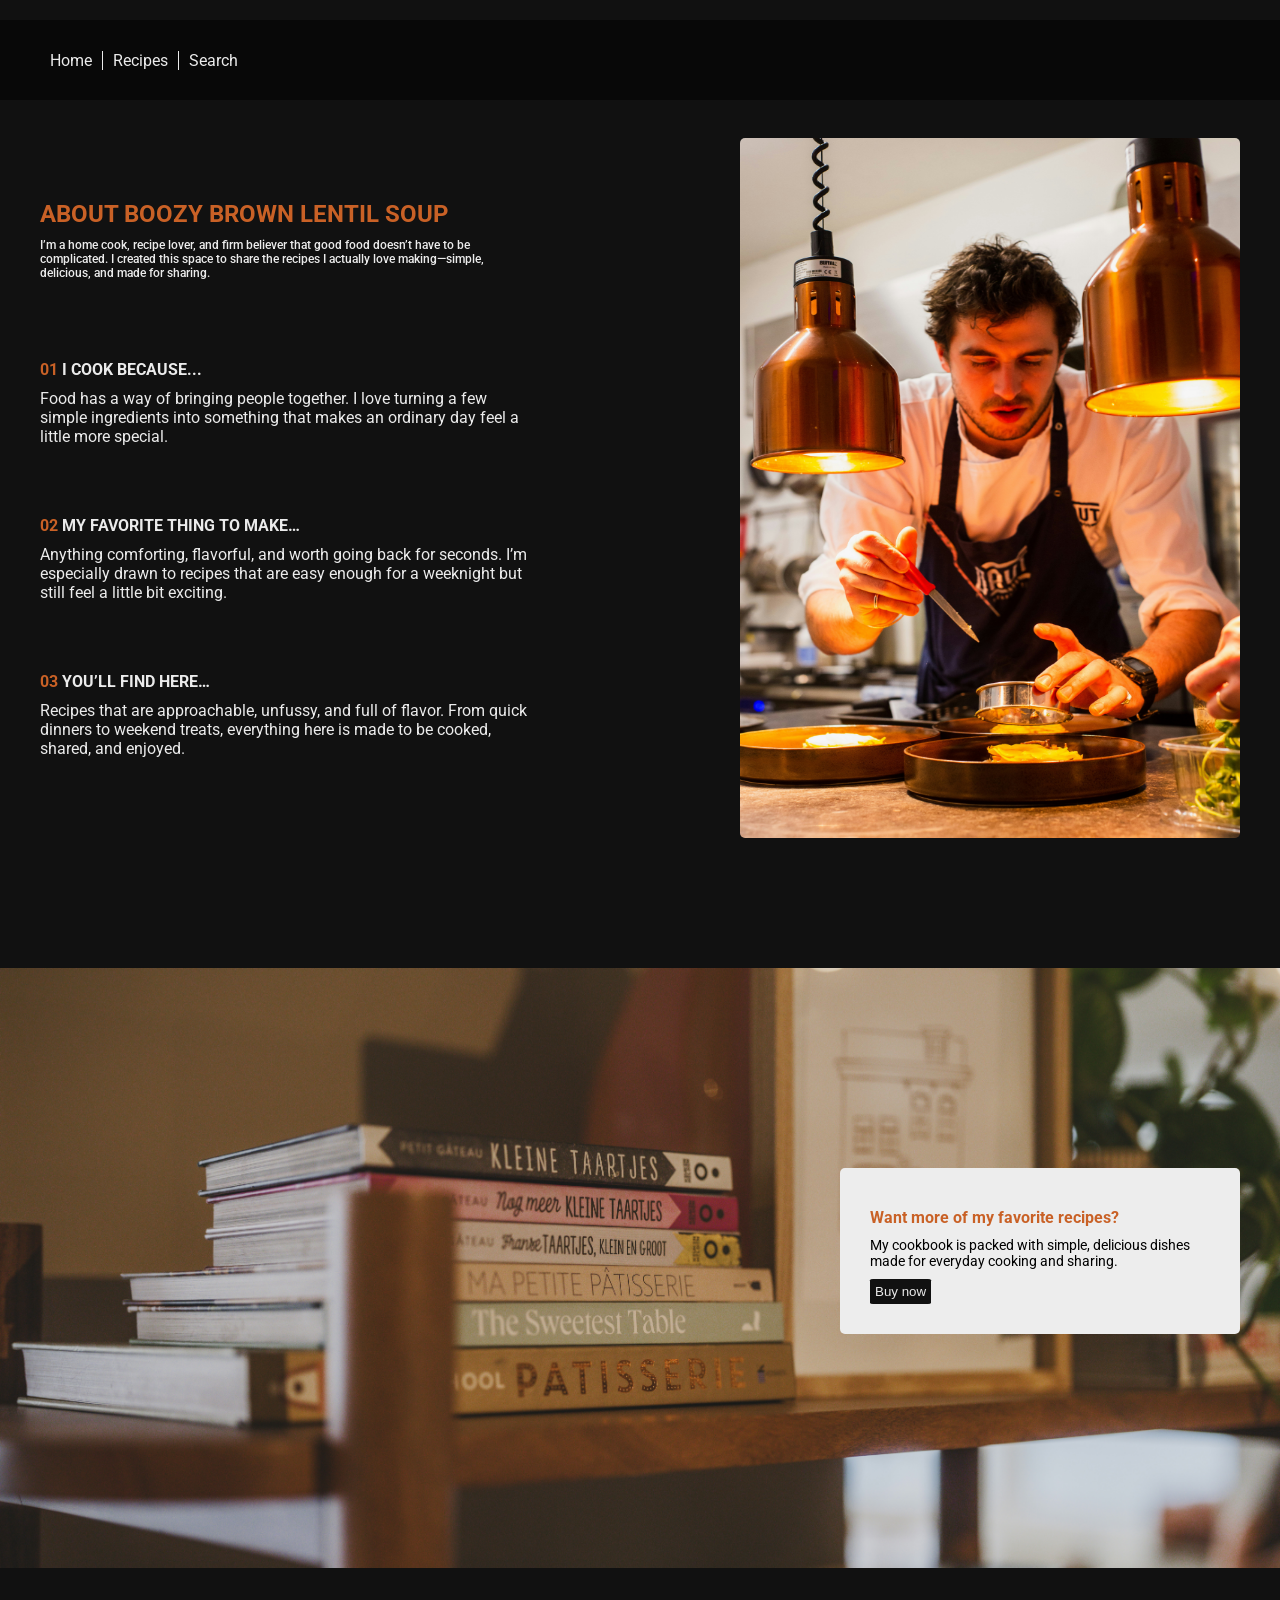
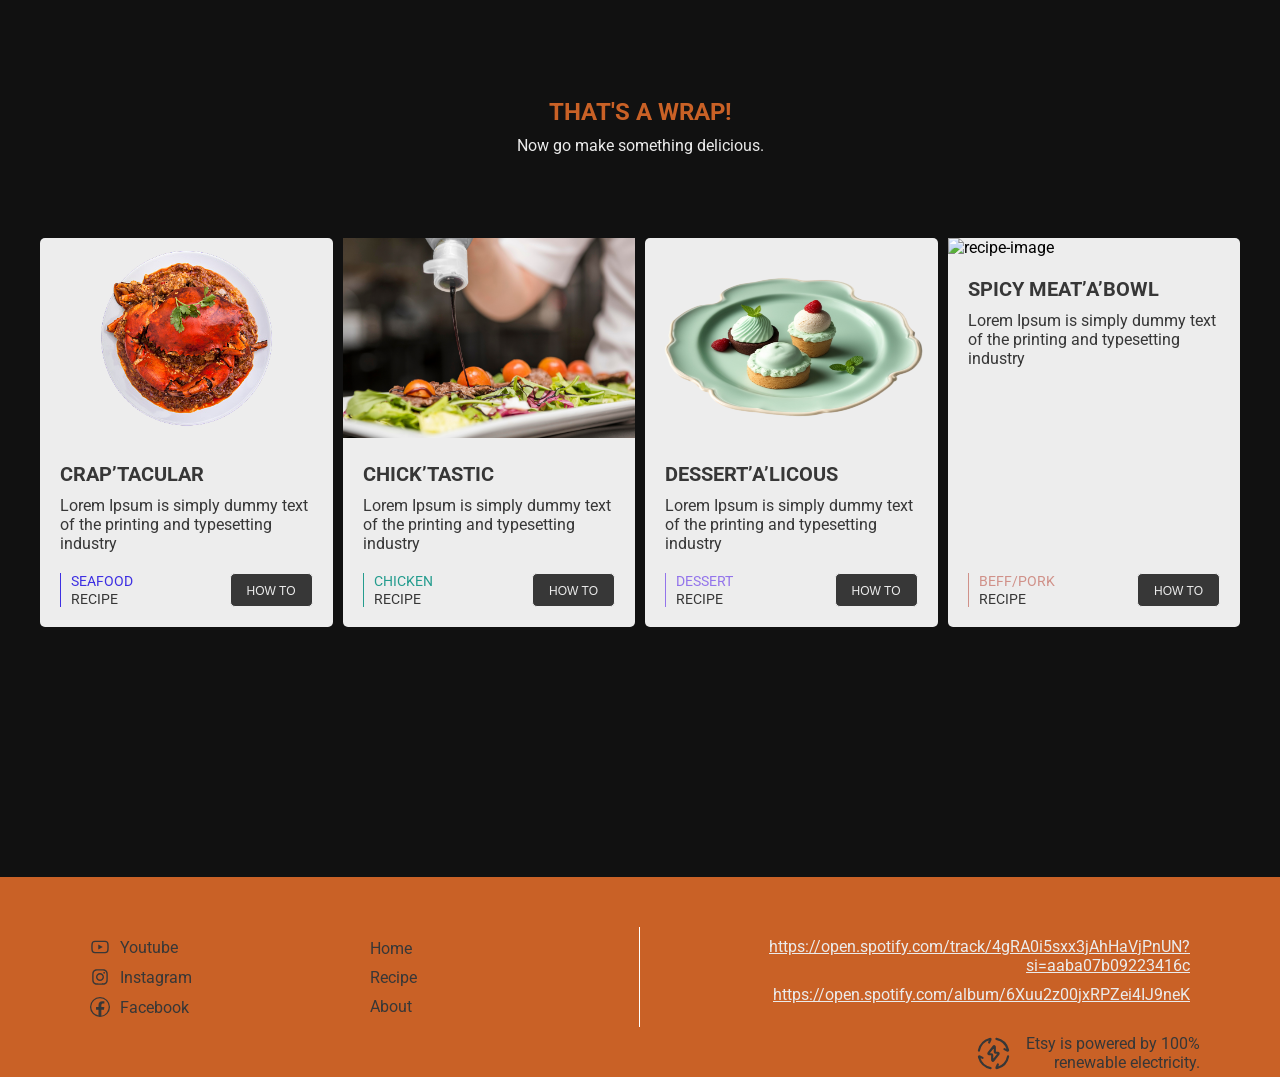
==== commit 8fa58f5b: "Finished about me page setup" ====
--- a/about.html
+++ b/about.html
@@ -1,346 +1,305 @@
 <!doctype html>
 <html lang="en">
-  <head>
-    <meta charset="UTF-8" />
-    <meta name="viewport" content="width=device-width, initial-scale=1.0" />
-    <title>Boozy Brown Lentil Soup</title>
-    <link rel="stylesheet" href="./css/about.css" />
-  </head>
-
-  <body>
-    <div class="container">
-      <!-- Navigation -->
-      <nav class="navigation">
-        <div class="menu-container">
-          <ul>
-            <li><a href="index.html">Home</a></li>
-            <li><a href="recipes.html">Recipes</a></li>
-            <li><a href="search.html">Search</a></li>
-          </ul>
-        </div>
-      </nav>
-
-      <!-- Hero -->
-      <section class="hero">
-        <div class="hero-container">
-          <div class="hero-text">
-            <h2>About Boozy Brown Lentil Soup</h2>
-            <h6>
-              I’m a home cook, recipe lover, and firm believer that good food
-              doesn’t have to be complicated. I created this space to share the
-              recipes I actually love making—simple, delicious, and made for
-              sharing.
-            </h6>
-          </div>
-
-          <div class="inspiration-text">
-            <!-- 01 -->
-            <div class="inspiration-text-block">
-              <h4><span>01</span> I cook because...</h4>
+
+<head>
+  <meta charset="UTF-8" />
+  <meta name="viewport" content="width=device-width, initial-scale=1.0" />
+  <title>Boozy Brown Lentil Soup</title>
+  <link rel="stylesheet" href="./css/about.css" />
+</head>
+
+<body>
+  <div class="container">
+    <!-- Navigation -->
+    <nav class="navigation">
+      <div class="menu-container">
+        <ul>
+          <li><a href="index.html">Home</a></li>
+          <li><a href="recipes.html">Recipes</a></li>
+          <li><a href="search.html">Search</a></li>
+        </ul>
+      </div>
+    </nav>
+
+    <!-- Hero -->
+    <section class="hero">
+      <div class="hero-container">
+        <div class="hero-text">
+          <h2>About Boozy Brown Lentil Soup</h2>
+          <h6>
+            I’m a home cook, recipe lover, and firm believer that good food
+            doesn’t have to be complicated. I created this space to share the
+            recipes I actually love making—simple, delicious, and made for
+            sharing.
+          </h6>
+        </div>
+
+        <div class="inspiration-text">
+          <!-- 01 -->
+          <div class="inspiration-text-block">
+            <h4><span>01</span> I cook because...</h4>
+            <p>
+              Food has a way of bringing people together. I love turning a few
+              simple ingredients into something that makes an ordinary day
+              feel a little more special.
+            </p>
+          </div>
+
+          <!-- 02 -->
+          <div class="inspiration-text-block">
+            <h4><span>02</span> My favorite thing to make…</h4>
+            <p>
+              Anything comforting, flavorful, and worth going back for
+              seconds. I’m especially drawn to recipes that are easy enough
+              for a weeknight but still feel a little bit exciting.
+            </p>
+          </div>
+
+          <!-- 03 -->
+          <div class="inspiration-text-block">
+            <h4><span>03</span> You’ll find here…</h4>
+            <p>
+              Recipes that are approachable, unfussy, and full of flavor. From
+              quick dinners to weekend treats, everything here is made to be
+              cooked, shared, and enjoyed.
+            </p>
+          </div>
+        </div>
+
+        <div class="hero-image">
+          <img src="./images/about-me-1.jpg" alt="person cooking" />
+        </div>
+      </div>
+    </section>
+
+    <section class="recipe-book">
+      <div class="recipe-book-text-block-controller">
+        <div class="recipe-book-text-block">
+          <h4>Want more of my favorite recipes?</h4>
+          <p>My cookbook is packed with simple, delicious dishes
+            made for everyday cooking and sharing.</p>
+          <button>Buy now</button>
+        </div>
+      </div>
+    </section>
+
+    <!-- Todays recipe section -->
+    <section class="todays-recipes">
+      <div class="todays-recipes-header">
+        <h2>That's a wrap!</h2>
+        <h4>Now go make something delicious.</h4>
+      </div>
+      <div class="todays-recipes-content">
+        <!-- Seafood -->
+        <div class="todays-recipes-content-block">
+          <div class="todays-recipes-content-block-image">
+            <img src="./images/craptacular.png" alt="recipe-image" />
+          </div>
+          <div class="todays-recipes-content-block-text">
+            <div class="todays-recipes-content-block-text-top">
+              <h5>Crap’tacular</h5>
               <p>
-                Food has a way of bringing people together. I love turning a few
-                simple ingredients into something that makes an ordinary day
-                feel a little more special.
+                Lorem Ipsum is simply dummy text of the printing and
+                typesetting industry
               </p>
             </div>
-
-            <!-- 02 -->
-            <div class="inspiration-text-block">
-              <h4><span>02</span> My favorite thing to make…</h4>
+            <div class="todays-recipes-content-block-text-bottom">
+              <div data-category="seafood" class="todays-recipes-content-bottom-area">
+                <div class="todays-recipes-content-bottom-area-left">
+                  <p data-category="seafood" id="category-color">Seafood</p>
+                  <p>Recipe</p>
+                </div>
+                <div class="todays-recipes-content-bottom-area-right">
+                  <div class="todays-recipes-content-bottom-area-right-button">
+                    <button>
+                      <a href="#">How to</a>
+                    </button>
+                  </div>
+                </div>
+              </div>
+            </div>
+          </div>
+        </div>
+
+        <!-- Chicken -->
+        <div class="todays-recipes-content-block">
+          <div class="todays-recipes-content-block-image">
+            <img src="./images/chicktastic.jpg" alt="recipe-image" />
+          </div>
+          <div class="todays-recipes-content-block-text">
+            <div class="todays-recipes-content-block-text-top">
+              <h5>Chick’tastic</h5>
               <p>
-                Anything comforting, flavorful, and worth going back for
-                seconds. I’m especially drawn to recipes that are easy enough
-                for a weeknight but still feel a little bit exciting.
+                Lorem Ipsum is simply dummy text of the printing and
+                typesetting industry
               </p>
             </div>
-
-            <!-- 03 -->
-            <div class="inspiration-text-block">
-              <h4><span>03</span> You’ll find here…</h4>
+            <div class="todays-recipes-content-block-text-bottom">
+              <div data-category="chicken" class="todays-recipes-content-bottom-area">
+                <div class="todays-recipes-content-bottom-area-left">
+                  <p data-category="chicken" id="category-color">Chicken</p>
+                  <p>Recipe</p>
+                </div>
+                <div class="todays-recipes-content-bottom-area-right">
+                  <div class="todays-recipes-content-bottom-area-right-button">
+                    <button>
+                      <a href="#">How to</a>
+                    </button>
+                  </div>
+                </div>
+              </div>
+            </div>
+          </div>
+        </div>
+
+        <!-- Dessert -->
+        <div class="todays-recipes-content-block">
+          <div class="todays-recipes-content-block-image">
+            <img src="./images/dessert.png" alt="recipe-image" />
+          </div>
+          <div class="todays-recipes-content-block-text">
+            <div class="todays-recipes-content-block-text-top">
+              <h5>Dessert’a’licous</h5>
               <p>
-                Recipes that are approachable, unfussy, and full of flavor. From
-                quick dinners to weekend treats, everything here is made to be
-                cooked, shared, and enjoyed.
+                Lorem Ipsum is simply dummy text of the printing and
+                typesetting industry
               </p>
             </div>
-          </div>
-
-          <div class="hero-image">
-            <img src="./images/about-me-1.jpg" alt="person cooking" />
-          </div>
-        </div>
-      </section>
-
-      <!-- Todays recipe section -->
-      <section class="todays-recipes">
-        <div class="todays-recipes-headline">Today’s Recipes</div>
-        <div class="todays-recipes-content">
-          <!-- Seafood -->
-          <div class="todays-recipes-content-block">
-            <div class="todays-recipes-content-block-image">
-              <img src="./images/craptacular.png" alt="recipe-image" />
-            </div>
-            <div class="todays-recipes-content-block-text">
-              <div class="todays-recipes-content-block-text-top">
-                <h5>Crap’tacular</h5>
-                <p>
-                  Lorem Ipsum is simply dummy text of the printing and
-                  typesetting industry
-                </p>
-              </div>
-              <div class="todays-recipes-content-block-text-bottom">
-                <div
-                  data-category="seafood"
-                  class="todays-recipes-content-bottom-area"
-                >
-                  <div class="todays-recipes-content-bottom-area-left">
-                    <p data-category="seafood" id="category-color">Seafood</p>
-                    <p>Recipe</p>
+            <div class="todays-recipes-content-block-text-bottom">
+              <div data-category="dessert" class="todays-recipes-content-bottom-area">
+                <div class="todays-recipes-content-bottom-area-left">
+                  <p data-category="dessert" id="category-color">Dessert</p>
+                  <p>Recipe</p>
+                </div>
+                <div class="todays-recipes-content-bottom-area-right">
+                  <div class="todays-recipes-content-bottom-area-right-button">
+                    <button>
+                      <a href="#">How to</a>
+                    </button>
                   </div>
-                  <div class="todays-recipes-content-bottom-area-right">
-                    <div
-                      class="todays-recipes-content-bottom-area-right-button"
-                    >
-                      <button>
-                        <a href="#">How to</a>
-                      </button>
-                    </div>
+                </div>
+              </div>
+            </div>
+          </div>
+        </div>
+
+        <!-- Meats -->
+        <div class="todays-recipes-content-block">
+          <div class="todays-recipes-content-block-image">
+            <img src="./images/spicy-meatbowl.png" alt="recipe-image" />
+          </div>
+          <div class="todays-recipes-content-block-text">
+            <div class="todays-recipes-content-block-text-top">
+              <h5>Spicy meat’a’bowl</h5>
+              <p>
+                Lorem Ipsum is simply dummy text of the printing and
+                typesetting industry
+              </p>
+            </div>
+            <div class="todays-recipes-content-block-text-bottom">
+              <div data-category="beef/pork" class="todays-recipes-content-bottom-area">
+                <div class="todays-recipes-content-bottom-area-left">
+                  <p data-category="beef/pork" id="category-color">
+                    Beff/Pork
+                  </p>
+                  <p>Recipe</p>
+                </div>
+                <div class="todays-recipes-content-bottom-area-right">
+                  <div class="todays-recipes-content-bottom-area-right-button">
+                    <button>
+                      <a href="#">How to</a>
+                    </button>
                   </div>
                 </div>
               </div>
             </div>
           </div>
-
-          <!-- Chicken -->
-          <div class="todays-recipes-content-block">
-            <div class="todays-recipes-content-block-image">
-              <img src="./images/chicktastic.jpg" alt="recipe-image" />
-            </div>
-            <div class="todays-recipes-content-block-text">
-              <div class="todays-recipes-content-block-text-top">
-                <h5>Chick’tastic</h5>
-                <p>
-                  Lorem Ipsum is simply dummy text of the printing and
-                  typesetting industry
-                </p>
-              </div>
-              <div class="todays-recipes-content-block-text-bottom">
-                <div
-                  data-category="chicken"
-                  class="todays-recipes-content-bottom-area"
-                >
-                  <div class="todays-recipes-content-bottom-area-left">
-                    <p data-category="chicken" id="category-color">Chicken</p>
-                    <p>Recipe</p>
-                  </div>
-                  <div class="todays-recipes-content-bottom-area-right">
-                    <div
-                      class="todays-recipes-content-bottom-area-right-button"
-                    >
-                      <button>
-                        <a href="#">How to</a>
-                      </button>
-                    </div>
-                  </div>
-                </div>
-              </div>
-            </div>
-          </div>
-
-          <!-- Dessert -->
-          <div class="todays-recipes-content-block">
-            <div class="todays-recipes-content-block-image">
-              <img src="./images/dessert.png" alt="recipe-image" />
-            </div>
-            <div class="todays-recipes-content-block-text">
-              <div class="todays-recipes-content-block-text-top">
-                <h5>Dessert’a’licous</h5>
-                <p>
-                  Lorem Ipsum is simply dummy text of the printing and
-                  typesetting industry
-                </p>
-              </div>
-              <div class="todays-recipes-content-block-text-bottom">
-                <div
-                  data-category="dessert"
-                  class="todays-recipes-content-bottom-area"
-                >
-                  <div class="todays-recipes-content-bottom-area-left">
-                    <p data-category="dessert" id="category-color">Dessert</p>
-                    <p>Recipe</p>
-                  </div>
-                  <div class="todays-recipes-content-bottom-area-right">
-                    <div
-                      class="todays-recipes-content-bottom-area-right-button"
-                    >
-                      <button>
-                        <a href="#">How to</a>
-                      </button>
-                    </div>
-                  </div>
-                </div>
-              </div>
-            </div>
-          </div>
-
-          <!-- Meats -->
-          <div class="todays-recipes-content-block">
-            <div class="todays-recipes-content-block-image">
-              <img src="./images/spicy-meatbowl.png" alt="recipe-image" />
-            </div>
-            <div class="todays-recipes-content-block-text">
-              <div class="todays-recipes-content-block-text-top">
-                <h5>Spicy meat’a’bowl</h5>
-                <p>
-                  Lorem Ipsum is simply dummy text of the printing and
-                  typesetting industry
-                </p>
-              </div>
-              <div class="todays-recipes-content-block-text-bottom">
-                <div
-                  data-category="beef/pork"
-                  class="todays-recipes-content-bottom-area"
-                >
-                  <div class="todays-recipes-content-bottom-area-left">
-                    <p data-category="beef/pork" id="category-color">
-                      Beff/Pork
-                    </p>
-                    <p>Recipe</p>
-                  </div>
-                  <div class="todays-recipes-content-bottom-area-right">
-                    <div
-                      class="todays-recipes-content-bottom-area-right-button"
-                    >
-                      <button>
-                        <a href="#">How to</a>
-                      </button>
-                    </div>
-                  </div>
-                </div>
-              </div>
-            </div>
-          </div>
-        </div>
-      </section>
-
-      <!-- Footer -->
-      <footer class="footer">
-        <div class="footer-content">
-          <div class="footer-content-left">
-            <div class="socials">
-              <div class="media-type">
-                <!-- Youtube -->
-                <div class="media-type-icon">
-                  <svg
-                    xmlns="http://www.w3.org/2000/svg"
-                    width="1em"
-                    height="1em"
-                    viewBox="0 0 1024 1024"
-                  >
-                    <path d="M0 0h1024v1024H0z" fill="none" />
-                    <path
-                      fill="currentColor"
-                      d="M960 509.2c0-2.2 0-4.7-.1-7.6c-.1-8.1-.3-17.2-.5-26.9c-.8-27.9-2.2-55.7-4.4-81.9c-3-36.1-7.4-66.2-13.4-88.8a139.52 139.52 0 0 0-98.3-98.5c-28.3-7.6-83.7-12.3-161.7-15.2c-37.1-1.4-76.8-2.3-116.5-2.8c-13.9-.2-26.8-.3-38.4-.4h-29.4c-11.6.1-24.5.2-38.4.4c-39.7.5-79.4 1.4-116.5 2.8c-78 3-133.5 7.7-161.7 15.2A139.35 139.35 0 0 0 82.4 304C76.3 326.6 72 356.7 69 392.8c-2.2 26.2-3.6 54-4.4 81.9c-.3 9.7-.4 18.8-.5 26.9c0 2.9-.1 5.4-.1 7.6v5.6c0 2.2 0 4.7.1 7.6c.1 8.1.3 17.2.5 26.9c.8 27.9 2.2 55.7 4.4 81.9c3 36.1 7.4 66.2 13.4 88.8c12.8 47.9 50.4 85.7 98.3 98.5c28.2 7.6 83.7 12.3 161.7 15.2c37.1 1.4 76.8 2.3 116.5 2.8c13.9.2 26.8.3 38.4.4h29.4c11.6-.1 24.5-.2 38.4-.4c39.7-.5 79.4-1.4 116.5-2.8c78-3 133.5-7.7 161.7-15.2c47.9-12.8 85.5-50.5 98.3-98.5c6.1-22.6 10.4-52.7 13.4-88.8c2.2-26.2 3.6-54 4.4-81.9c.3-9.7.4-18.8.5-26.9c0-2.9.1-5.4.1-7.6zm-72 5.2c0 2.1 0 4.4-.1 7.1c-.1 7.8-.3 16.4-.5 25.7c-.7 26.6-2.1 53.2-4.2 77.9c-2.7 32.2-6.5 58.6-11.2 76.3c-6.2 23.1-24.4 41.4-47.4 47.5c-21 5.6-73.9 10.1-145.8 12.8c-36.4 1.4-75.6 2.3-114.7 2.8c-13.7.2-26.4.3-37.8.3h-28.6l-37.8-.3c-39.1-.5-78.2-1.4-114.7-2.8c-71.9-2.8-124.9-7.2-145.8-12.8c-23-6.2-41.2-24.4-47.4-47.5c-4.7-17.7-8.5-44.1-11.2-76.3c-2.1-24.7-3.4-51.3-4.2-77.9c-.3-9.3-.4-18-.5-25.7c0-2.7-.1-5.1-.1-7.1v-4.8c0-2.1 0-4.4.1-7.1c.1-7.8.3-16.4.5-25.7c.7-26.6 2.1-53.2 4.2-77.9c2.7-32.2 6.5-58.6 11.2-76.3c6.2-23.1 24.4-41.4 47.4-47.5c21-5.6 73.9-10.1 145.8-12.8c36.4-1.4 75.6-2.3 114.7-2.8c13.7-.2 26.4-.3 37.8-.3h28.6l37.8.3c39.1.5 78.2 1.4 114.7 2.8c71.9 2.8 124.9 7.2 145.8 12.8c23 6.2 41.2 24.4 47.4 47.5c4.7 17.7 8.5 44.1 11.2 76.3c2.1 24.7 3.4 51.3 4.2 77.9c.3 9.3.4 18 .5 25.7c0 2.7.1 5.1.1 7.1zM423 646l232-135l-232-133z"
-                    />
-                  </svg>
-                </div>
-                <a href="">Youtube</a>
-              </div>
-
-              <!-- Instagram -->
-              <div class="media-type">
-                <div class="media-type-icon">
-                  <svg
-                    xmlns="http://www.w3.org/2000/svg"
-                    width="1em"
-                    height="1em"
-                    viewBox="0 0 1024 1024"
-                  >
-                    <path d="M0 0h1024v1024H0z" fill="none" />
-                    <path
-                      fill="currentColor"
-                      d="M512 306.9c-113.5 0-205.1 91.6-205.1 205.1S398.5 717.1 512 717.1S717.1 625.5 717.1 512S625.5 306.9 512 306.9m0 338.4c-73.4 0-133.3-59.9-133.3-133.3S438.6 378.7 512 378.7S645.3 438.6 645.3 512S585.4 645.3 512 645.3m213.5-394.6c-26.5 0-47.9 21.4-47.9 47.9s21.4 47.9 47.9 47.9s47.9-21.3 47.9-47.9a47.84 47.84 0 0 0-47.9-47.9M911.8 512c0-55.2.5-109.9-2.6-165c-3.1-64-17.7-120.8-64.5-167.6c-46.9-46.9-103.6-61.4-167.6-64.5c-55.2-3.1-109.9-2.6-165-2.6c-55.2 0-109.9-.5-165 2.6c-64 3.1-120.8 17.7-167.6 64.5C132.6 226.3 118.1 283 115 347c-3.1 55.2-2.6 109.9-2.6 165s-.5 109.9 2.6 165c3.1 64 17.7 120.8 64.5 167.6c46.9 46.9 103.6 61.4 167.6 64.5c55.2 3.1 109.9 2.6 165 2.6c55.2 0 109.9.5 165-2.6c64-3.1 120.8-17.7 167.6-64.5c46.9-46.9 61.4-103.6 64.5-167.6c3.2-55.1 2.6-109.8 2.6-165m-88 235.8c-7.3 18.2-16.1 31.8-30.2 45.8c-14.1 14.1-27.6 22.9-45.8 30.2C695.2 844.7 570.3 840 512 840s-183.3 4.7-235.9-16.1c-18.2-7.3-31.8-16.1-45.8-30.2c-14.1-14.1-22.9-27.6-30.2-45.8C179.3 695.2 184 570.3 184 512s-4.7-183.3 16.1-235.9c7.3-18.2 16.1-31.8 30.2-45.8s27.6-22.9 45.8-30.2C328.7 179.3 453.7 184 512 184s183.3-4.7 235.9 16.1c18.2 7.3 31.8 16.1 45.8 30.2c14.1 14.1 22.9 27.6 30.2 45.8C844.7 328.7 840 453.7 840 512s4.7 183.2-16.2 235.8"
-                    />
-                  </svg>
-                </div>
-                <a href="">Instagram</a>
-              </div>
-
-              <!-- Facebook -->
-              <div class="media-type">
-                <div class="media-type-icon">
-                  <svg
-                    xmlns="http://www.w3.org/2000/svg"
-                    width="1em"
-                    height="1em"
-                    viewBox="0 0 16 16"
-                  >
-                    <path d="M0 0h16v16H0z" fill="none" />
-                    <path
-                      fill="currentColor"
-                      d="M8 0a8 8 0 1 1 0 16A8 8 0 0 1 8 0m0 1a7 7 0 0 0-1.196 13.898v-4.726H4.825V8.06h1.98V6.652c0-2.328 1.128-3.35 3.054-3.35c.922 0 1.41.068 1.64.1v1.844h-1.313c-.818 0-1.103.78-1.103 1.657V8.06h2.396l-.326 2.113h-2.07v4.745A7.002 7.002 0 0 0 8 1"
-                    />
-                  </svg>
-                </div>
-                <a href="">Facebook</a>
-              </div>
-            </div>
-            <div class="menu-links">
-              <ul>
-                <li><a href="./index.html">Home</a></li>
-                <li><a href="./recipes.html">Recipe</a></li>
-                <li><a href="about.html">About</a></li>
-              </ul>
-            </div>
-          </div>
-
-          <div class="footer-content-right">
-            <div class="spotify-links">
-              <li>
-                <a
-                  href="https://open.spotify.com/track/4gRA0i5sxx3jAhHaVjPnUN?si=aaba07b09223416c"
-                  >https://open.spotify.com/track/4gRA0i5sxx3jAhHaVjPnUN?si=aaba07b09223416c</a
-                >
-              </li>
-              <li>
-                <a href="https://open.spotify.com/album/6Xuu2z00jxRPZei4IJ9neK"
-                  >https://open.spotify.com/album/6Xuu2z00jxRPZei4IJ9neK</a
-                >
-              </li>
-            </div>
-            <div class="etsy">
-              <div class="etsy-icon">
-                <svg
-                  xmlns="http://www.w3.org/2000/svg"
-                  width="1em"
-                  height="1em"
-                  viewBox="0 0 24 24"
-                >
-                  <path d="M0 0h24v24H0z" fill="none" />
-                  <g
-                    fill="none"
-                    stroke="currentColor"
-                    stroke-linecap="round"
-                    stroke-width="1.5"
-                  >
-                    <path
-                      d="M2 10c.78-3.816 3.67-6.87 7.406-7.91c.314-.087.47-.131.555-.038c.085.094.022.248-.102.558L9 4.5M14 2c3.816.78 6.87 3.67 7.91 7.406c.087.314.131.47.038.555c-.094.085-.248.022-.558-.102L19.5 9m2.5 5c-.78 3.816-3.67 6.87-7.406 7.91c-.314.087-.47.131-.555.038c-.085-.094-.022-.248.102-.558L15 19.5M10 22c-3.816-.78-6.87-3.67-7.91-7.406c-.087-.314-.131-.47-.038-.555c.094-.085.248-.022.558.102L4.5 15"
-                    />
-                    <path
-                      stroke-linejoin="round"
-                      d="m8.613 11.665l3.499-4.492c.274-.351.787-.132.787.336v3.476c0 .28.2.508.449.508h1.702c.386 0 .592.514.337.842l-3.499 4.492c-.274.351-.787.132-.787-.336v-3.476c0-.28-.2-.508-.449-.508H8.95c-.386 0-.593-.514-.337-.842"
-                    />
-                  </g>
+        </div>
+      </div>
+    </section>
+
+    <!-- Footer -->
+    <footer class="footer">
+      <div class="footer-content">
+        <div class="footer-content-left">
+          <div class="socials">
+            <div class="media-type">
+              <!-- Youtube -->
+              <div class="media-type-icon">
+                <svg xmlns="http://www.w3.org/2000/svg" width="1em" height="1em" viewBox="0 0 1024 1024">
+                  <path d="M0 0h1024v1024H0z" fill="none" />
+                  <path fill="currentColor"
+                    d="M960 509.2c0-2.2 0-4.7-.1-7.6c-.1-8.1-.3-17.2-.5-26.9c-.8-27.9-2.2-55.7-4.4-81.9c-3-36.1-7.4-66.2-13.4-88.8a139.52 139.52 0 0 0-98.3-98.5c-28.3-7.6-83.7-12.3-161.7-15.2c-37.1-1.4-76.8-2.3-116.5-2.8c-13.9-.2-26.8-.3-38.4-.4h-29.4c-11.6.1-24.5.2-38.4.4c-39.7.5-79.4 1.4-116.5 2.8c-78 3-133.5 7.7-161.7 15.2A139.35 139.35 0 0 0 82.4 304C76.3 326.6 72 356.7 69 392.8c-2.2 26.2-3.6 54-4.4 81.9c-.3 9.7-.4 18.8-.5 26.9c0 2.9-.1 5.4-.1 7.6v5.6c0 2.2 0 4.7.1 7.6c.1 8.1.3 17.2.5 26.9c.8 27.9 2.2 55.7 4.4 81.9c3 36.1 7.4 66.2 13.4 88.8c12.8 47.9 50.4 85.7 98.3 98.5c28.2 7.6 83.7 12.3 161.7 15.2c37.1 1.4 76.8 2.3 116.5 2.8c13.9.2 26.8.3 38.4.4h29.4c11.6-.1 24.5-.2 38.4-.4c39.7-.5 79.4-1.4 116.5-2.8c78-3 133.5-7.7 161.7-15.2c47.9-12.8 85.5-50.5 98.3-98.5c6.1-22.6 10.4-52.7 13.4-88.8c2.2-26.2 3.6-54 4.4-81.9c.3-9.7.4-18.8.5-26.9c0-2.9.1-5.4.1-7.6zm-72 5.2c0 2.1 0 4.4-.1 7.1c-.1 7.8-.3 16.4-.5 25.7c-.7 26.6-2.1 53.2-4.2 77.9c-2.7 32.2-6.5 58.6-11.2 76.3c-6.2 23.1-24.4 41.4-47.4 47.5c-21 5.6-73.9 10.1-145.8 12.8c-36.4 1.4-75.6 2.3-114.7 2.8c-13.7.2-26.4.3-37.8.3h-28.6l-37.8-.3c-39.1-.5-78.2-1.4-114.7-2.8c-71.9-2.8-124.9-7.2-145.8-12.8c-23-6.2-41.2-24.4-47.4-47.5c-4.7-17.7-8.5-44.1-11.2-76.3c-2.1-24.7-3.4-51.3-4.2-77.9c-.3-9.3-.4-18-.5-25.7c0-2.7-.1-5.1-.1-7.1v-4.8c0-2.1 0-4.4.1-7.1c.1-7.8.3-16.4.5-25.7c.7-26.6 2.1-53.2 4.2-77.9c2.7-32.2 6.5-58.6 11.2-76.3c6.2-23.1 24.4-41.4 47.4-47.5c21-5.6 73.9-10.1 145.8-12.8c36.4-1.4 75.6-2.3 114.7-2.8c13.7-.2 26.4-.3 37.8-.3h28.6l37.8.3c39.1.5 78.2 1.4 114.7 2.8c71.9 2.8 124.9 7.2 145.8 12.8c23 6.2 41.2 24.4 47.4 47.5c4.7 17.7 8.5 44.1 11.2 76.3c2.1 24.7 3.4 51.3 4.2 77.9c.3 9.3.4 18 .5 25.7c0 2.7.1 5.1.1 7.1zM423 646l232-135l-232-133z" />
                 </svg>
               </div>
-              <p>
-                Etsy is powered by 100%<br />
-                renewable electricity.
-              </p>
-            </div>
-          </div>
-        </div>
-      </footer>
-    </div>
-  </body>
-</html>
+              <a href="">Youtube</a>
+            </div>
+
+            <!-- Instagram -->
+            <div class="media-type">
+              <div class="media-type-icon">
+                <svg xmlns="http://www.w3.org/2000/svg" width="1em" height="1em" viewBox="0 0 1024 1024">
+                  <path d="M0 0h1024v1024H0z" fill="none" />
+                  <path fill="currentColor"
+                    d="M512 306.9c-113.5 0-205.1 91.6-205.1 205.1S398.5 717.1 512 717.1S717.1 625.5 717.1 512S625.5 306.9 512 306.9m0 338.4c-73.4 0-133.3-59.9-133.3-133.3S438.6 378.7 512 378.7S645.3 438.6 645.3 512S585.4 645.3 512 645.3m213.5-394.6c-26.5 0-47.9 21.4-47.9 47.9s21.4 47.9 47.9 47.9s47.9-21.3 47.9-47.9a47.84 47.84 0 0 0-47.9-47.9M911.8 512c0-55.2.5-109.9-2.6-165c-3.1-64-17.7-120.8-64.5-167.6c-46.9-46.9-103.6-61.4-167.6-64.5c-55.2-3.1-109.9-2.6-165-2.6c-55.2 0-109.9-.5-165 2.6c-64 3.1-120.8 17.7-167.6 64.5C132.6 226.3 118.1 283 115 347c-3.1 55.2-2.6 109.9-2.6 165s-.5 109.9 2.6 165c3.1 64 17.7 120.8 64.5 167.6c46.9 46.9 103.6 61.4 167.6 64.5c55.2 3.1 109.9 2.6 165 2.6c55.2 0 109.9.5 165-2.6c64-3.1 120.8-17.7 167.6-64.5c46.9-46.9 61.4-103.6 64.5-167.6c3.2-55.1 2.6-109.8 2.6-165m-88 235.8c-7.3 18.2-16.1 31.8-30.2 45.8c-14.1 14.1-27.6 22.9-45.8 30.2C695.2 844.7 570.3 840 512 840s-183.3 4.7-235.9-16.1c-18.2-7.3-31.8-16.1-45.8-30.2c-14.1-14.1-22.9-27.6-30.2-45.8C179.3 695.2 184 570.3 184 512s-4.7-183.3 16.1-235.9c7.3-18.2 16.1-31.8 30.2-45.8s27.6-22.9 45.8-30.2C328.7 179.3 453.7 184 512 184s183.3-4.7 235.9 16.1c18.2 7.3 31.8 16.1 45.8 30.2c14.1 14.1 22.9 27.6 30.2 45.8C844.7 328.7 840 453.7 840 512s4.7 183.2-16.2 235.8" />
+                </svg>
+              </div>
+              <a href="">Instagram</a>
+            </div>
+
+            <!-- Facebook -->
+            <div class="media-type">
+              <div class="media-type-icon">
+                <svg xmlns="http://www.w3.org/2000/svg" width="1em" height="1em" viewBox="0 0 16 16">
+                  <path d="M0 0h16v16H0z" fill="none" />
+                  <path fill="currentColor"
+                    d="M8 0a8 8 0 1 1 0 16A8 8 0 0 1 8 0m0 1a7 7 0 0 0-1.196 13.898v-4.726H4.825V8.06h1.98V6.652c0-2.328 1.128-3.35 3.054-3.35c.922 0 1.41.068 1.64.1v1.844h-1.313c-.818 0-1.103.78-1.103 1.657V8.06h2.396l-.326 2.113h-2.07v4.745A7.002 7.002 0 0 0 8 1" />
+                </svg>
+              </div>
+              <a href="">Facebook</a>
+            </div>
+          </div>
+          <div class="menu-links">
+            <ul>
+              <li><a href="./index.html">Home</a></li>
+              <li><a href="./recipes.html">Recipe</a></li>
+              <li><a href="about.html">About</a></li>
+            </ul>
+          </div>
+        </div>
+
+        <div class="footer-content-right">
+          <div class="spotify-links">
+            <li>
+              <a
+                href="https://open.spotify.com/track/4gRA0i5sxx3jAhHaVjPnUN?si=aaba07b09223416c">https://open.spotify.com/track/4gRA0i5sxx3jAhHaVjPnUN?si=aaba07b09223416c</a>
+            </li>
+            <li>
+              <a
+                href="https://open.spotify.com/album/6Xuu2z00jxRPZei4IJ9neK">https://open.spotify.com/album/6Xuu2z00jxRPZei4IJ9neK</a>
+            </li>
+          </div>
+          <div class="etsy">
+            <div class="etsy-icon">
+              <svg xmlns="http://www.w3.org/2000/svg" width="1em" height="1em" viewBox="0 0 24 24">
+                <path d="M0 0h24v24H0z" fill="none" />
+                <g fill="none" stroke="currentColor" stroke-linecap="round" stroke-width="1.5">
+                  <path
+                    d="M2 10c.78-3.816 3.67-6.87 7.406-7.91c.314-.087.47-.131.555-.038c.085.094.022.248-.102.558L9 4.5M14 2c3.816.78 6.87 3.67 7.91 7.406c.087.314.131.47.038.555c-.094.085-.248.022-.558-.102L19.5 9m2.5 5c-.78 3.816-3.67 6.87-7.406 7.91c-.314.087-.47.131-.555.038c-.085-.094-.022-.248.102-.558L15 19.5M10 22c-3.816-.78-6.87-3.67-7.91-7.406c-.087-.314-.131-.47-.038-.555c.094-.085.248-.022.558.102L4.5 15" />
+                  <path stroke-linejoin="round"
+                    d="m8.613 11.665l3.499-4.492c.274-.351.787-.132.787.336v3.476c0 .28.2.508.449.508h1.702c.386 0 .592.514.337.842l-3.499 4.492c-.274.351-.787.132-.787-.336v-3.476c0-.28-.2-.508-.449-.508H8.95c-.386 0-.593-.514-.337-.842" />
+                </g>
+              </svg>
+            </div>
+            <p>
+              Etsy is powered by 100%<br />
+              renewable electricity.
+            </p>
+          </div>
+        </div>
+      </div>
+    </footer>
+  </div>
+</body>
+
+</html>
--- a/css/about.css
+++ b/css/about.css
@@ -272,19 +272,69 @@
     margin-bottom: 10px;
 }
 
-
 .hero-image img {
+    grid-column: 1;
     width: 500px;
     height: 700px;
     position: absolute;
     right: 0;
-    top: 0;
     bottom: 0;
     margin: auto;
     border-radius: 5px;
     background-size: cover;
     background-position: center;
 }
+
+/* Recipe Book Section */
+.recipe-book {
+    width: var(--width-full);
+    height: 600px;
+    display: flex;
+    justify-content: center;
+    background-image: url("../images/about-me-2.jpg");
+    background-size: cover;
+    background-position: center;
+    margin: 120px 0px;
+}
+
+.recipe-book-text-block-controller {
+    display: grid;
+    width: var(--width-12col);
+    position: relative;
+    grid-template-columns: repeat(12, 1fr);
+    grid-template-rows: 200px auto 200px;
+}
+
+.recipe-book-text-block {
+    height: fit-content;
+    grid-row: 2;
+    background-color: var(--bg-color-light);
+    grid-column: 9 / span 4;
+    padding: 30px;
+    border-radius: 5px;
+    position: absolute;
+}
+
+.recipe-book-text-block h4 {
+    margin: 10px 0px;
+    color: var(--primary-color);
+    font-size: 16px;
+    font-weight: 700;
+}
+
+.recipe-book-text-block p {
+    margin: 10px 0px;
+    font-size: 14px;
+}
+
+.recipe-book-text-block button {
+    background-color: var(--bg-color-dark);
+    color: var(--color-light);
+    padding: 5px;
+    border: none;
+    border-radius: 5%;
+}
+
 
 /* Todays Recipes Section */
 .todays-recipes {
@@ -303,18 +353,20 @@
     background-position: center;
 }
 
-.todays-recipes-headline {
-    height: 60px;
-    color: var(--color-light);
-    border-bottom: 1px solid var(--color-light);
-    display: flex;
-    justify-content: flex-start;
-    align-items: center;
-    font-size: 37px;
+.todays-recipes-header {
+    text-align: center;
+}
+
+.todays-recipes-header h2 {
+    color: var(--primary-color);
+    margin-bottom: 10px;
     text-transform: uppercase;
     font-weight: 700;
-    margin-top: 70px;
-    margin-bottom: 30px;
+}
+
+.todays-recipes-header h4 {
+    color: var(--color-light);
+    font-weight: 400;
 }
 
 .todays-recipes-content {
@@ -503,4 +555,14 @@
     align-self: center;
     font-size: 35px;
     margin-right: 15px;
+}
+
+@media (width <=768px) {
+    :root {
+        --width-12col: 100%;
+    }
+
+    .hero-image {
+        display: none;
+    }
 }
